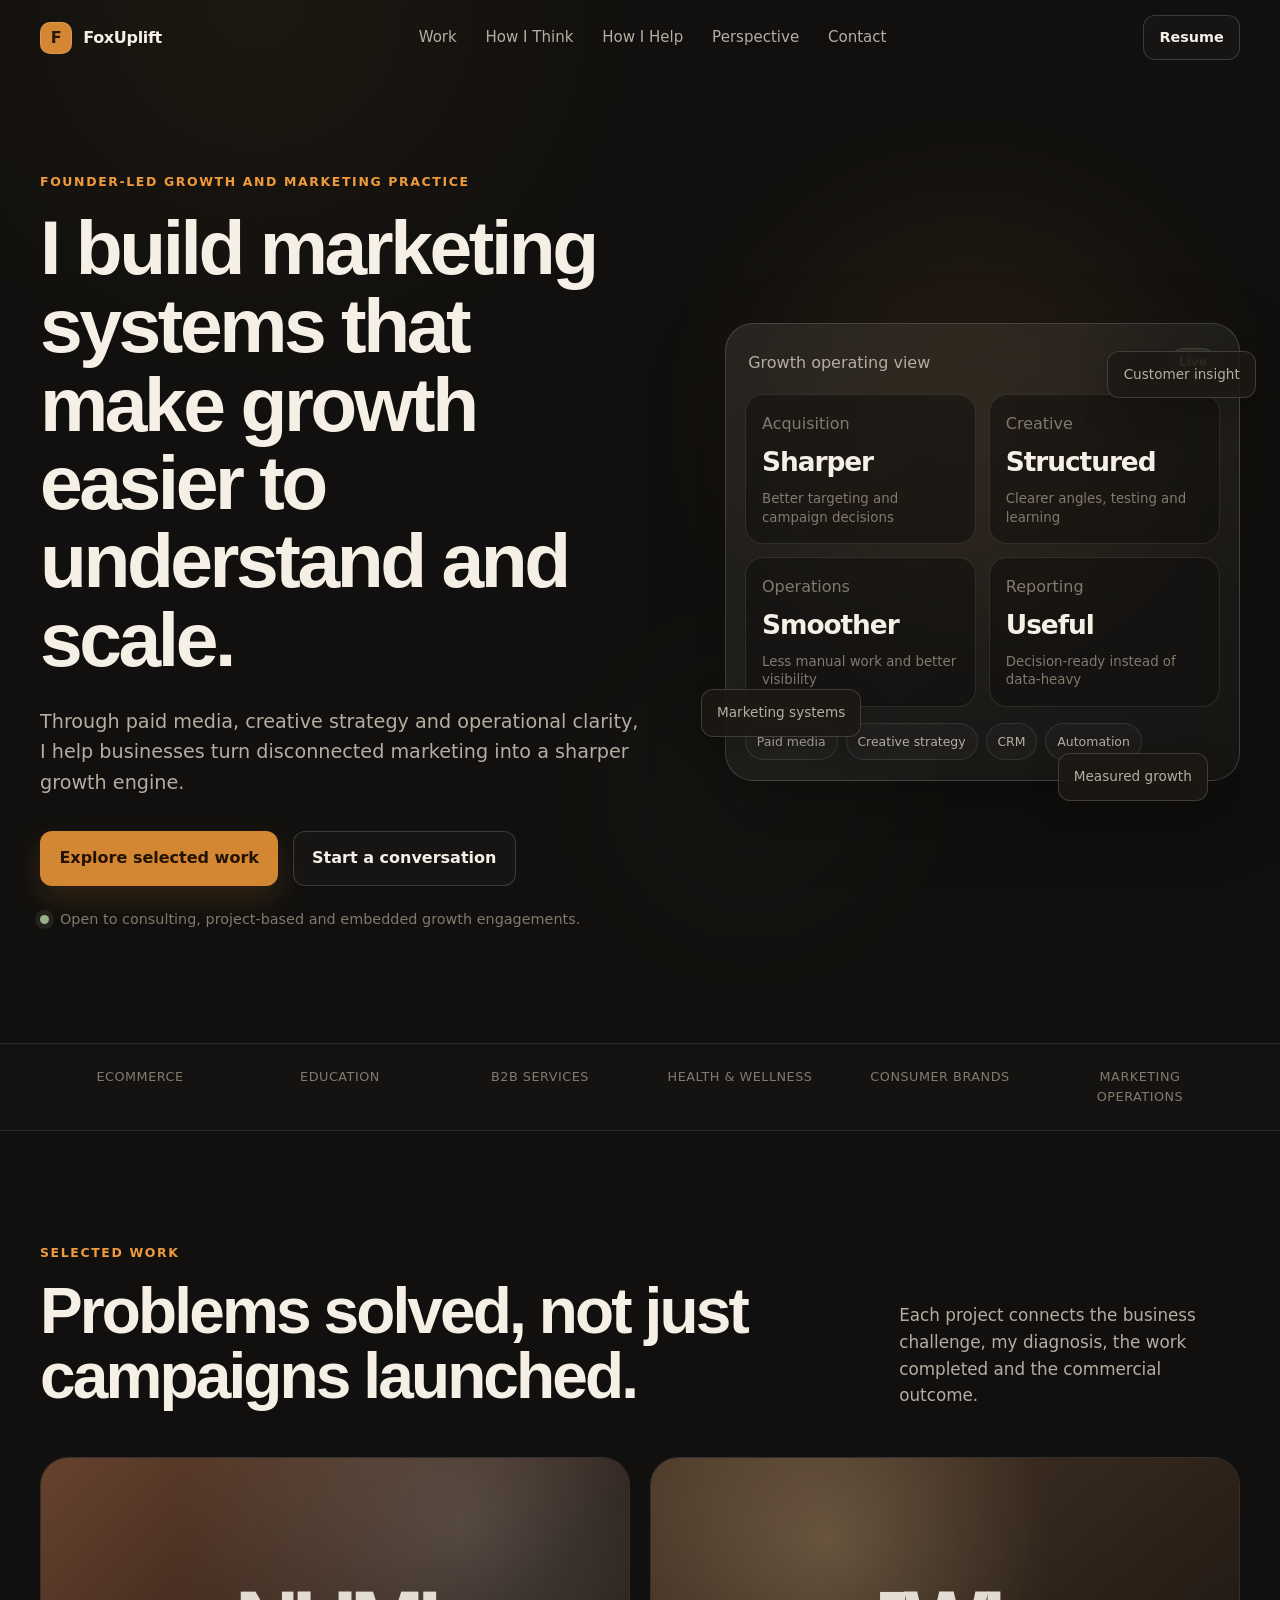
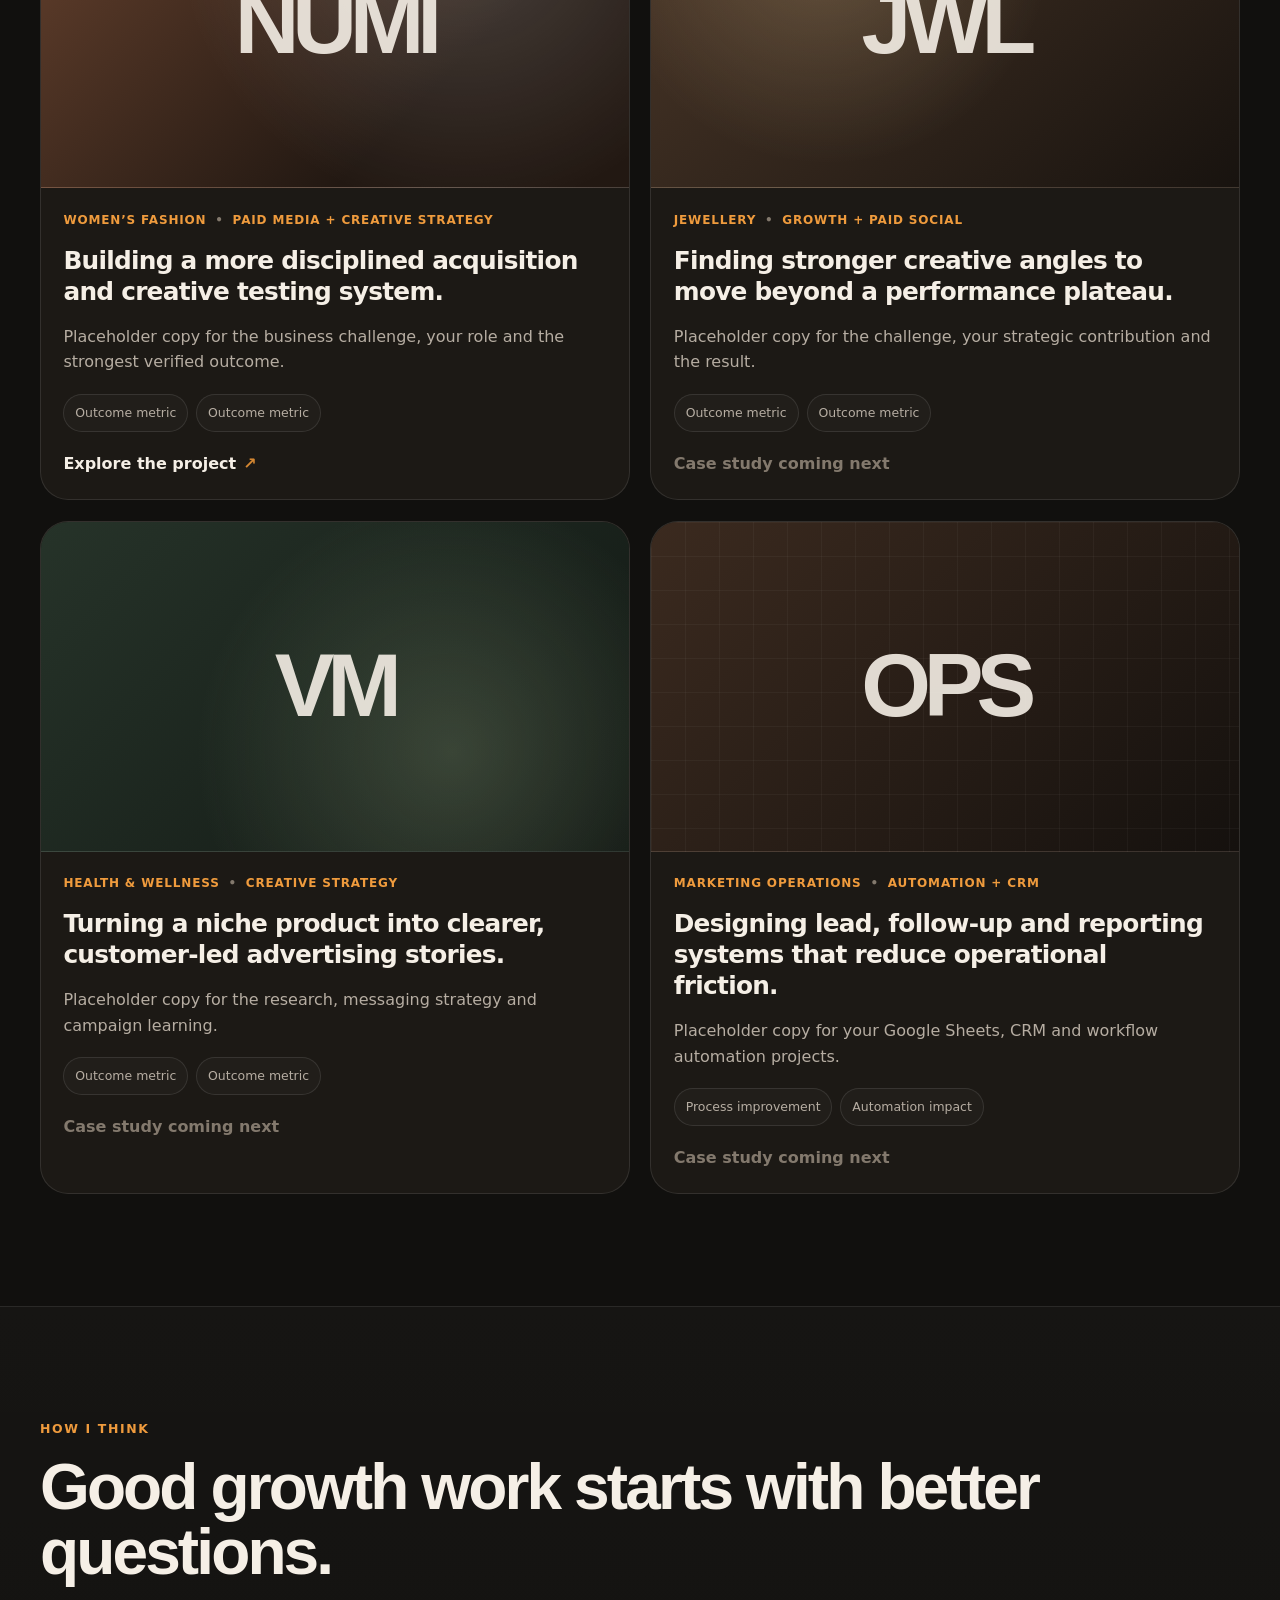
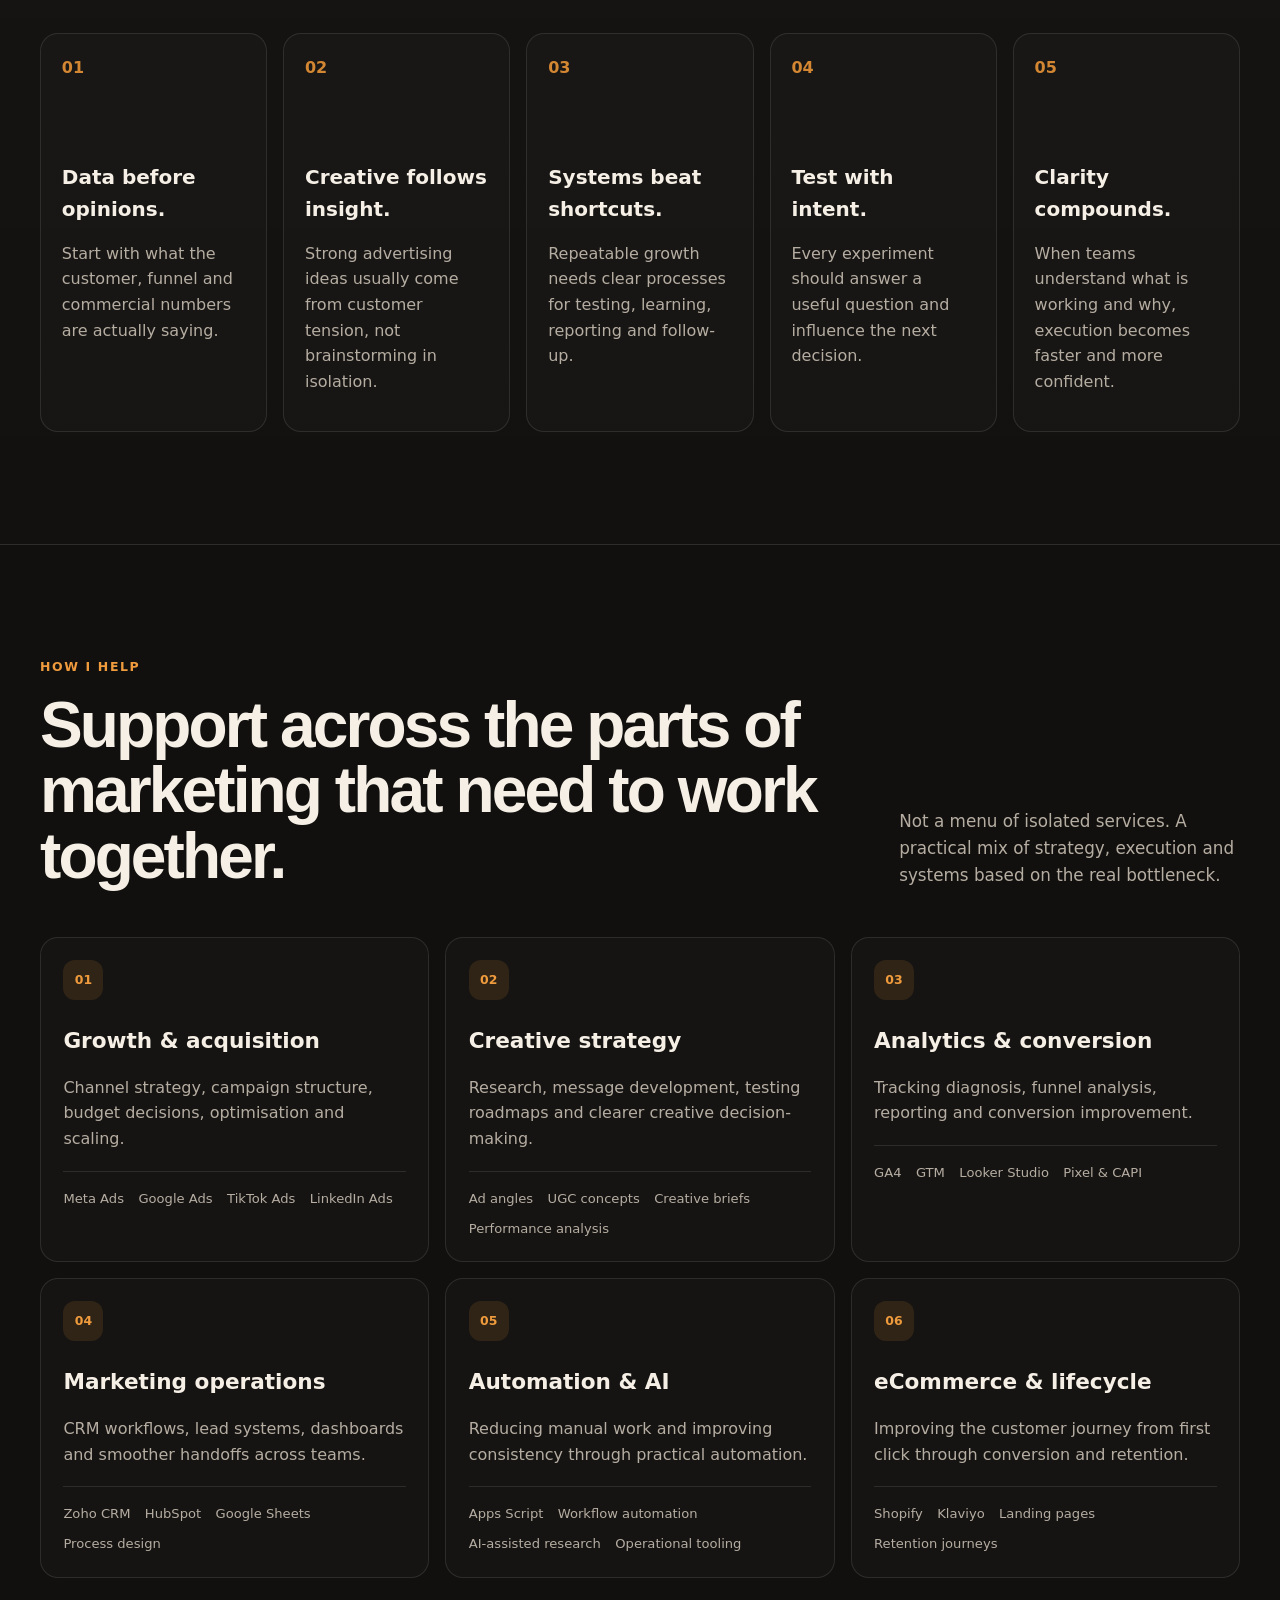
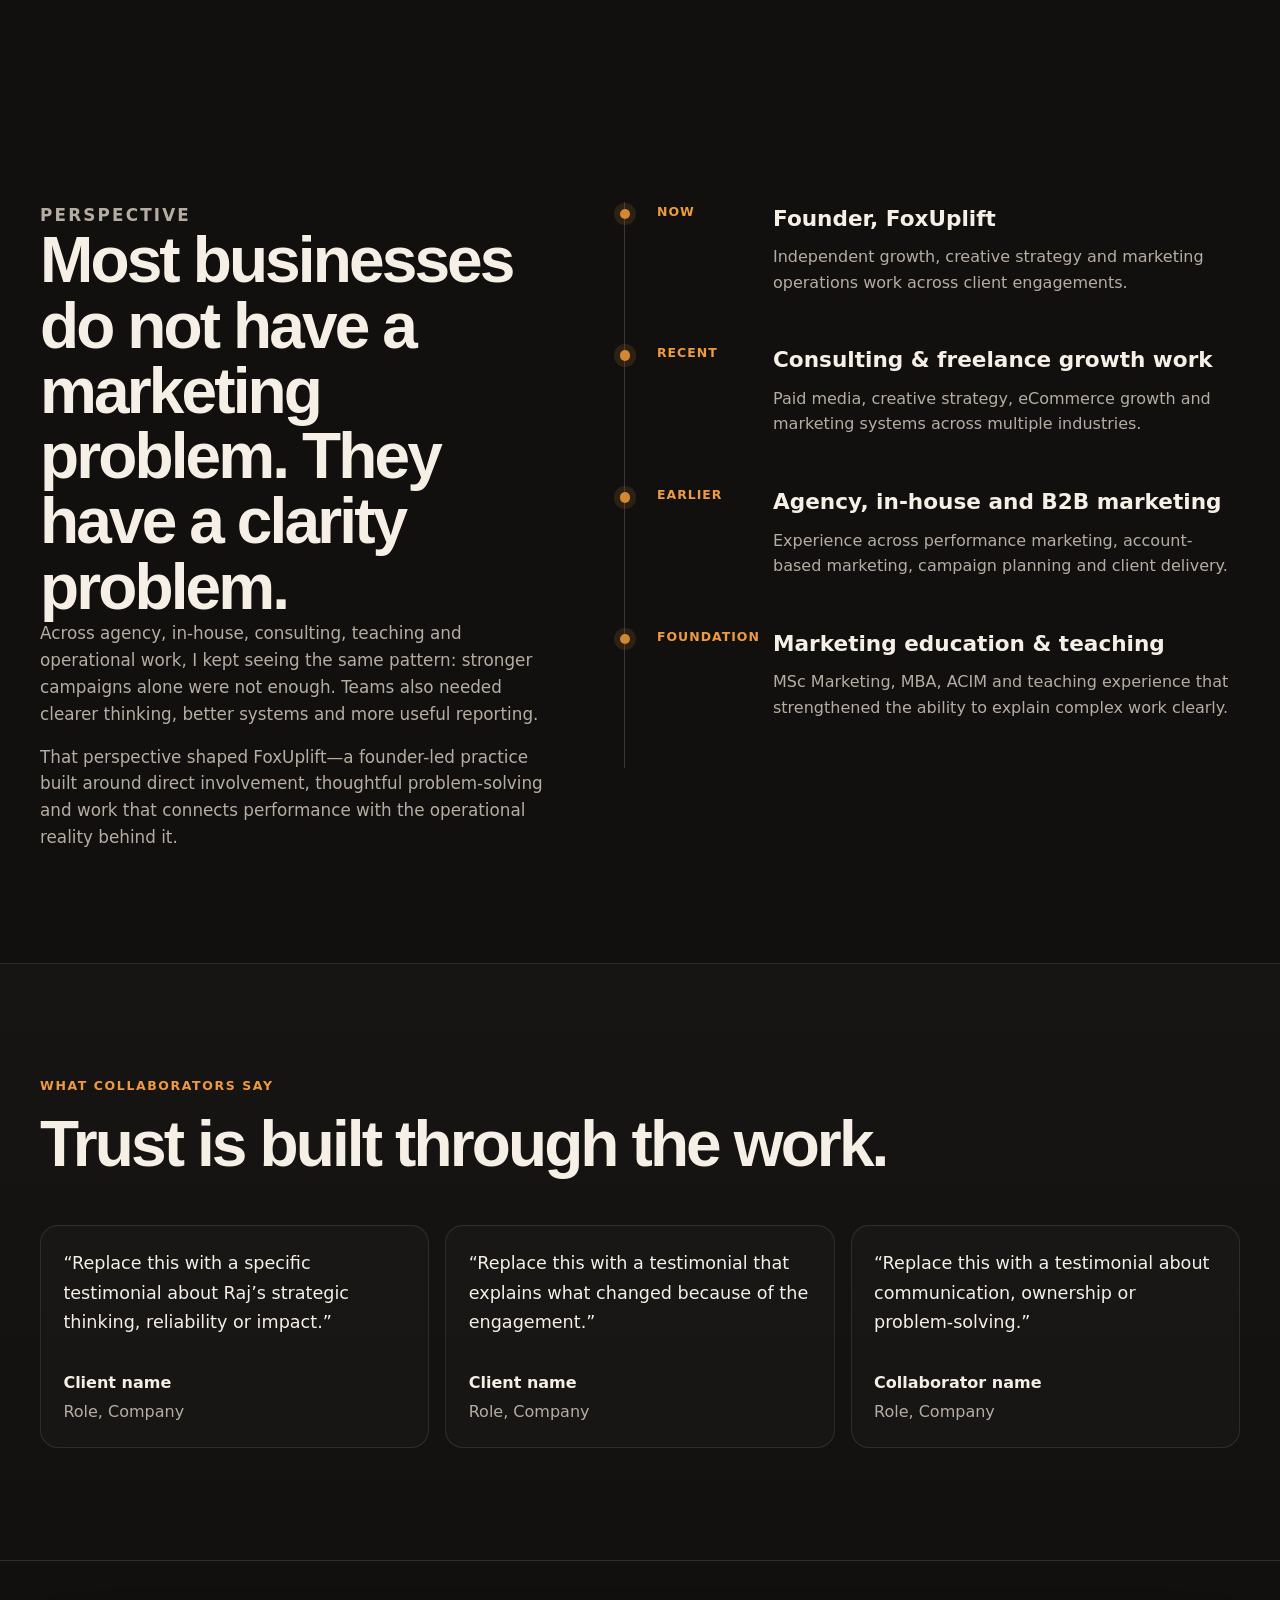
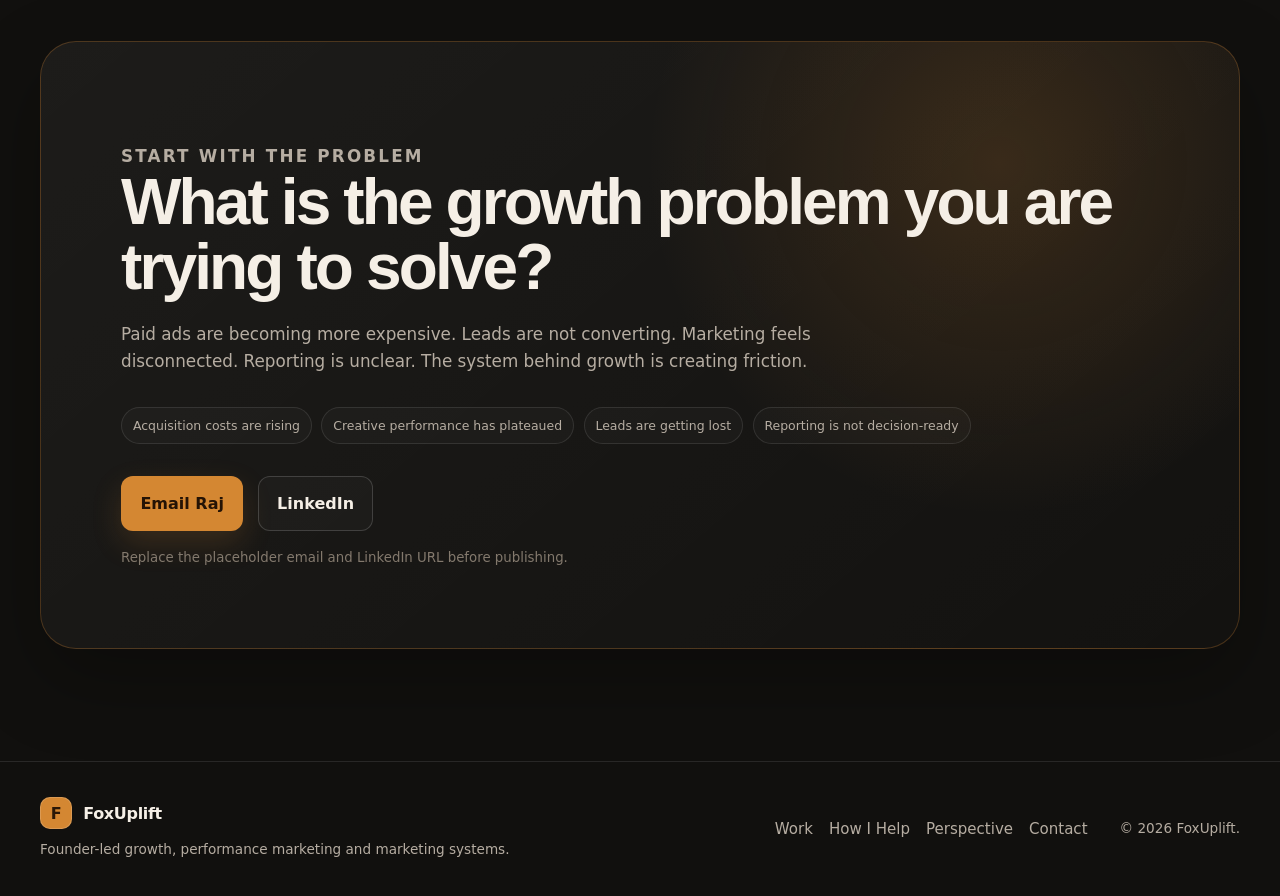
==== index.html @ 0029b727 "Add FoxUplift starter website" ====
<!DOCTYPE html>
<html lang="en">
<head>
  <meta charset="UTF-8">
  <meta name="viewport" content="width=device-width, initial-scale=1.0">

  <title>FoxUplift — Growth, Performance Marketing & Marketing Systems</title>
  <meta name="description" content="FoxUplift is a founder-led marketing practice helping businesses improve paid acquisition, creative strategy and marketing operations.">
  <meta name="theme-color" content="#11100e">

  <meta property="og:title" content="FoxUplift — Growth, Performance Marketing & Marketing Systems">
  <meta property="og:description" content="Founder-led growth support across paid media, creative strategy and marketing operations.">
  <meta property="og:type" content="website">
  <meta property="og:url" content="https://foxuplift.github.io">

  <link rel="stylesheet" href="assets/css/style.css">
  <script src="assets/js/script.js" defer></script>
</head>
<body>
  <a class="skip-link" href="#main-content">Skip to content</a>

  <header class="site-header" data-header>
    <div class="container nav-wrap">
      <a class="brand" href="#top" aria-label="FoxUplift home">
        <span class="brand-mark">F</span>
        <span>FoxUplift</span>
      </a>

      <button class="menu-toggle" type="button" aria-label="Open navigation" aria-expanded="false" data-menu-toggle>
        <span></span><span></span>
      </button>

      <nav class="site-nav" aria-label="Primary navigation" data-nav>
        <a href="#work">Work</a>
        <a href="#thinking">How I Think</a>
        <a href="#help">How I Help</a>
        <a href="#story">Perspective</a>
        <a href="#contact">Contact</a>
      </nav>

      <a class="button button-small button-ghost nav-cta" href="assets/documents/raj-kumar-resume.pdf" target="_blank" rel="noopener">
        Resume
      </a>
    </div>
  </header>

  <main id="main-content">
    <section class="hero section" id="top">
      <div class="hero-glow hero-glow-one"></div>
      <div class="hero-glow hero-glow-two"></div>

      <div class="container hero-grid">
        <div class="hero-copy reveal">
          <p class="eyebrow">Founder-led growth and marketing practice</p>
          <h1>I build marketing systems that make growth easier to understand and scale.</h1>
          <p class="hero-text">
            Through paid media, creative strategy and operational clarity, I help businesses turn disconnected marketing into a sharper growth engine.
          </p>

          <div class="hero-actions">
            <a class="button button-primary" href="#work">Explore selected work</a>
            <a class="button button-secondary" href="#contact">Start a conversation</a>
          </div>

          <div class="hero-note">
            <span class="status-dot"></span>
            Open to consulting, project-based and embedded growth engagements.
          </div>
        </div>

        <div class="hero-visual reveal" aria-label="Illustrative marketing dashboard">
          <div class="dashboard-card floating-panel">
            <div class="dashboard-topline">
              <span>Growth operating view</span>
              <span class="live-pill">Live</span>
            </div>

            <div class="metric-grid">
              <article>
                <span>Acquisition</span>
                <strong>Sharper</strong>
                <small>Better targeting and campaign decisions</small>
              </article>
              <article>
                <span>Creative</span>
                <strong>Structured</strong>
                <small>Clearer angles, testing and learning</small>
              </article>
              <article>
                <span>Operations</span>
                <strong>Smoother</strong>
                <small>Less manual work and better visibility</small>
              </article>
              <article>
                <span>Reporting</span>
                <strong>Useful</strong>
                <small>Decision-ready instead of data-heavy</small>
              </article>
            </div>

            <div class="signal-row">
              <span>Paid media</span>
              <span>Creative strategy</span>
              <span>CRM</span>
              <span>Automation</span>
            </div>
          </div>

          <div class="mini-card mini-card-one">Customer insight</div>
          <div class="mini-card mini-card-two">Marketing systems</div>
          <div class="mini-card mini-card-three">Measured growth</div>
        </div>
      </div>
    </section>

    <section class="trust-strip" aria-label="Areas of experience">
      <div class="container trust-grid">
        <span>eCommerce</span>
        <span>Education</span>
        <span>B2B Services</span>
        <span>Health & Wellness</span>
        <span>Consumer Brands</span>
        <span>Marketing Operations</span>
      </div>
    </section>

    <section class="section" id="work">
      <div class="container">
        <div class="section-heading reveal">
          <div>
            <p class="eyebrow">Selected work</p>
            <h2>Problems solved, not just campaigns launched.</h2>
          </div>
          <p>
            Each project connects the business challenge, my diagnosis, the work completed and the commercial outcome.
          </p>
        </div>

        <div class="work-grid">
          <article class="work-card reveal">
            <a class="work-image placeholder-art art-fashion" href="case-studies/numi.html" aria-label="View Numi case study">
              <span>NUMI</span>
            </a>
            <div class="work-content">
              <div class="work-meta">
                <span>Women’s fashion</span>
                <span>Paid media + creative strategy</span>
              </div>
              <h3>Building a more disciplined acquisition and creative testing system.</h3>
              <p>Placeholder copy for the business challenge, your role and the strongest verified outcome.</p>
              <div class="work-outcomes">
                <span>Outcome metric</span>
                <span>Outcome metric</span>
              </div>
              <a class="text-link" href="case-studies/numi.html">Explore the project <span>↗</span></a>
            </div>
          </article>

          <article class="work-card reveal">
            <div class="work-image placeholder-art art-jewellery"><span>JWL</span></div>
            <div class="work-content">
              <div class="work-meta">
                <span>Jewellery</span>
                <span>Growth + paid social</span>
              </div>
              <h3>Finding stronger creative angles to move beyond a performance plateau.</h3>
              <p>Placeholder copy for the challenge, your strategic contribution and the result.</p>
              <div class="work-outcomes">
                <span>Outcome metric</span>
                <span>Outcome metric</span>
              </div>
              <span class="text-link muted-link">Case study coming next</span>
            </div>
          </article>

          <article class="work-card reveal">
            <div class="work-image placeholder-art art-health"><span>VM</span></div>
            <div class="work-content">
              <div class="work-meta">
                <span>Health & wellness</span>
                <span>Creative strategy</span>
              </div>
              <h3>Turning a niche product into clearer, customer-led advertising stories.</h3>
              <p>Placeholder copy for the research, messaging strategy and campaign learning.</p>
              <div class="work-outcomes">
                <span>Outcome metric</span>
                <span>Outcome metric</span>
              </div>
              <span class="text-link muted-link">Case study coming next</span>
            </div>
          </article>

          <article class="work-card reveal">
            <div class="work-image placeholder-art art-ops"><span>OPS</span></div>
            <div class="work-content">
              <div class="work-meta">
                <span>Marketing operations</span>
                <span>Automation + CRM</span>
              </div>
              <h3>Designing lead, follow-up and reporting systems that reduce operational friction.</h3>
              <p>Placeholder copy for your Google Sheets, CRM and workflow automation projects.</p>
              <div class="work-outcomes">
                <span>Process improvement</span>
                <span>Automation impact</span>
              </div>
              <span class="text-link muted-link">Case study coming next</span>
            </div>
          </article>
        </div>
      </div>
    </section>

    <section class="section section-soft" id="thinking">
      <div class="container">
        <div class="section-heading compact reveal">
          <div>
            <p class="eyebrow">How I think</p>
            <h2>Good growth work starts with better questions.</h2>
          </div>
        </div>

        <div class="principles-grid">
          <article class="principle-card reveal">
            <span>01</span>
            <h3>Data before opinions.</h3>
            <p>Start with what the customer, funnel and commercial numbers are actually saying.</p>
          </article>
          <article class="principle-card reveal">
            <span>02</span>
            <h3>Creative follows insight.</h3>
            <p>Strong advertising ideas usually come from customer tension, not brainstorming in isolation.</p>
          </article>
          <article class="principle-card reveal">
            <span>03</span>
            <h3>Systems beat shortcuts.</h3>
            <p>Repeatable growth needs clear processes for testing, learning, reporting and follow-up.</p>
          </article>
          <article class="principle-card reveal">
            <span>04</span>
            <h3>Test with intent.</h3>
            <p>Every experiment should answer a useful question and influence the next decision.</p>
          </article>
          <article class="principle-card reveal">
            <span>05</span>
            <h3>Clarity compounds.</h3>
            <p>When teams understand what is working and why, execution becomes faster and more confident.</p>
          </article>
        </div>
      </div>
    </section>

    <section class="section" id="help">
      <div class="container">
        <div class="section-heading reveal">
          <div>
            <p class="eyebrow">How I help</p>
            <h2>Support across the parts of marketing that need to work together.</h2>
          </div>
          <p>
            Not a menu of isolated services. A practical mix of strategy, execution and systems based on the real bottleneck.
          </p>
        </div>

        <div class="capability-grid">
          <article class="capability-card reveal">
            <div class="capability-icon">01</div>
            <h3>Growth & acquisition</h3>
            <p>Channel strategy, campaign structure, budget decisions, optimisation and scaling.</p>
            <ul>
              <li>Meta Ads</li>
              <li>Google Ads</li>
              <li>TikTok Ads</li>
              <li>LinkedIn Ads</li>
            </ul>
          </article>

          <article class="capability-card reveal">
            <div class="capability-icon">02</div>
            <h3>Creative strategy</h3>
            <p>Research, message development, testing roadmaps and clearer creative decision-making.</p>
            <ul>
              <li>Ad angles</li>
              <li>UGC concepts</li>
              <li>Creative briefs</li>
              <li>Performance analysis</li>
            </ul>
          </article>

          <article class="capability-card reveal">
            <div class="capability-icon">03</div>
            <h3>Analytics & conversion</h3>
            <p>Tracking diagnosis, funnel analysis, reporting and conversion improvement.</p>
            <ul>
              <li>GA4</li>
              <li>GTM</li>
              <li>Looker Studio</li>
              <li>Pixel & CAPI</li>
            </ul>
          </article>

          <article class="capability-card reveal">
            <div class="capability-icon">04</div>
            <h3>Marketing operations</h3>
            <p>CRM workflows, lead systems, dashboards and smoother handoffs across teams.</p>
            <ul>
              <li>Zoho CRM</li>
              <li>HubSpot</li>
              <li>Google Sheets</li>
              <li>Process design</li>
            </ul>
          </article>

          <article class="capability-card reveal">
            <div class="capability-icon">05</div>
            <h3>Automation & AI</h3>
            <p>Reducing manual work and improving consistency through practical automation.</p>
            <ul>
              <li>Apps Script</li>
              <li>Workflow automation</li>
              <li>AI-assisted research</li>
              <li>Operational tooling</li>
            </ul>
          </article>

          <article class="capability-card reveal">
            <div class="capability-icon">06</div>
            <h3>eCommerce & lifecycle</h3>
            <p>Improving the customer journey from first click through conversion and retention.</p>
            <ul>
              <li>Shopify</li>
              <li>Klaviyo</li>
              <li>Landing pages</li>
              <li>Retention journeys</li>
            </ul>
          </article>
        </div>
      </div>
    </section>

    <section class="section story-section" id="story">
      <div class="container story-layout">
        <div class="story-lead reveal">
          <p class="eyebrow">Perspective</p>
          <h2>Most businesses do not have a marketing problem. They have a clarity problem.</h2>
          <p>
            Across agency, in-house, consulting, teaching and operational work, I kept seeing the same pattern: stronger campaigns alone were not enough. Teams also needed clearer thinking, better systems and more useful reporting.
          </p>
          <p>
            That perspective shaped FoxUplift—a founder-led practice built around direct involvement, thoughtful problem-solving and work that connects performance with the operational reality behind it.
          </p>
        </div>

        <div class="timeline reveal">
          <article>
            <span class="timeline-year">Now</span>
            <div>
              <h3>Founder, FoxUplift</h3>
              <p>Independent growth, creative strategy and marketing operations work across client engagements.</p>
            </div>
          </article>
          <article>
            <span class="timeline-year">Recent</span>
            <div>
              <h3>Consulting & freelance growth work</h3>
              <p>Paid media, creative strategy, eCommerce growth and marketing systems across multiple industries.</p>
            </div>
          </article>
          <article>
            <span class="timeline-year">Earlier</span>
            <div>
              <h3>Agency, in-house and B2B marketing</h3>
              <p>Experience across performance marketing, account-based marketing, campaign planning and client delivery.</p>
            </div>
          </article>
          <article>
            <span class="timeline-year">Foundation</span>
            <div>
              <h3>Marketing education & teaching</h3>
              <p>MSc Marketing, MBA, ACIM and teaching experience that strengthened the ability to explain complex work clearly.</p>
            </div>
          </article>
        </div>
      </div>
    </section>

    <section class="section section-soft" id="testimonials">
      <div class="container">
        <div class="section-heading compact reveal">
          <div>
            <p class="eyebrow">What collaborators say</p>
            <h2>Trust is built through the work.</h2>
          </div>
        </div>

        <div class="testimonial-grid">
          <blockquote class="testimonial-card reveal">
            <p>“Replace this with a specific testimonial about Raj’s strategic thinking, reliability or impact.”</p>
            <footer>
              <strong>Client name</strong>
              <span>Role, Company</span>
            </footer>
          </blockquote>
          <blockquote class="testimonial-card reveal">
            <p>“Replace this with a testimonial that explains what changed because of the engagement.”</p>
            <footer>
              <strong>Client name</strong>
              <span>Role, Company</span>
            </footer>
          </blockquote>
          <blockquote class="testimonial-card reveal">
            <p>“Replace this with a testimonial about communication, ownership or problem-solving.”</p>
            <footer>
              <strong>Collaborator name</strong>
              <span>Role, Company</span>
            </footer>
          </blockquote>
        </div>
      </div>
    </section>

    <section class="section contact-section" id="contact">
      <div class="container contact-card reveal">
        <p class="eyebrow">Start with the problem</p>
        <h2>What is the growth problem you are trying to solve?</h2>
        <p>
          Paid ads are becoming more expensive. Leads are not converting. Marketing feels disconnected. Reporting is unclear. The system behind growth is creating friction.
        </p>

        <div class="problem-chips" aria-label="Example growth problems">
          <span>Acquisition costs are rising</span>
          <span>Creative performance has plateaued</span>
          <span>Leads are getting lost</span>
          <span>Reporting is not decision-ready</span>
        </div>

        <div class="contact-actions">
          <a class="button button-primary" href="mailto:your-email@example.com">Email Raj</a>
          <a class="button button-secondary" href="https://www.linkedin.com/" target="_blank" rel="noopener noreferrer">LinkedIn</a>
        </div>

        <small>Replace the placeholder email and LinkedIn URL before publishing.</small>
      </div>
    </section>
  </main>

  <footer class="site-footer">
    <div class="container footer-wrap">
      <div>
        <a class="brand" href="#top">
          <span class="brand-mark">F</span>
          <span>FoxUplift</span>
        </a>
        <p>Founder-led growth, performance marketing and marketing systems.</p>
      </div>
      <div class="footer-links">
        <a href="#work">Work</a>
        <a href="#help">How I Help</a>
        <a href="#story">Perspective</a>
        <a href="#contact">Contact</a>
      </div>
      <p>© <span data-year></span> FoxUplift.</p>
    </div>
  </footer>
</body>
</html>
---- assets/css/style.css ----
:root {
  --bg: #11100e;
  --bg-soft: #171512;
  --panel: #1c1915;
  --panel-light: #211d18;
  --text: #f5efe6;
  --muted: #b6ada2;
  --subtle: #83796d;
  --accent: #d48732;
  --accent-bright: #ef9b3d;
  --accent-soft: rgba(212, 135, 50, 0.14);
  --sage: #9caf88;
  --line: rgba(255, 255, 255, 0.10);
  --line-strong: rgba(255, 255, 255, 0.16);
  --shadow: 0 30px 80px rgba(0, 0, 0, 0.28);
  --radius-sm: 12px;
  --radius-md: 18px;
  --radius-lg: 28px;
  --container: 1200px;
  --header-height: 76px;
  --font-heading: "Segoe UI", "Helvetica Neue", Arial, sans-serif;
  --font-body: Inter, ui-sans-serif, system-ui, -apple-system, BlinkMacSystemFont, "Segoe UI", sans-serif;
}

*,
*::before,
*::after {
  box-sizing: border-box;
}

html {
  scroll-behavior: smooth;
}

body {
  margin: 0;
  background:
    radial-gradient(circle at 20% 0%, rgba(212, 135, 50, 0.06), transparent 24rem),
    var(--bg);
  color: var(--text);
  font-family: var(--font-body);
  line-height: 1.6;
  text-rendering: optimizeLegibility;
}

body.menu-open {
  overflow: hidden;
}

img {
  max-width: 100%;
  display: block;
}

a {
  color: inherit;
  text-decoration: none;
}

button,
a {
  -webkit-tap-highlight-color: transparent;
}

button,
input,
textarea {
  font: inherit;
}

.skip-link {
  position: fixed;
  left: 1rem;
  top: -10rem;
  z-index: 1000;
  padding: 0.8rem 1rem;
  background: var(--accent);
  color: #211307;
  border-radius: var(--radius-sm);
}

.skip-link:focus {
  top: 1rem;
}

.container {
  width: min(calc(100% - 2rem), var(--container));
  margin-inline: auto;
}

.section {
  position: relative;
  padding: 7rem 0;
}

.section-soft {
  background: linear-gradient(180deg, rgba(255,255,255,0.018), rgba(255,255,255,0.005));
  border-block: 1px solid var(--line);
}

.site-header {
  position: fixed;
  inset: 0 0 auto 0;
  z-index: 100;
  height: var(--header-height);
  border-bottom: 1px solid transparent;
  transition: 220ms ease;
}

.site-header.is-scrolled {
  background: rgba(17, 16, 14, 0.82);
  backdrop-filter: blur(18px);
  border-color: var(--line);
}

.nav-wrap {
  height: 100%;
  display: grid;
  grid-template-columns: auto 1fr auto;
  align-items: center;
  gap: 2rem;
}

.brand {
  display: inline-flex;
  align-items: center;
  gap: 0.7rem;
  font-weight: 700;
  letter-spacing: -0.02em;
}

.brand-mark {
  width: 2rem;
  height: 2rem;
  display: grid;
  place-items: center;
  border-radius: 10px;
  background: var(--accent);
  color: #2a1707;
  box-shadow: inset 0 0 0 1px rgba(255,255,255,0.16);
}

.site-nav {
  display: flex;
  align-items: center;
  justify-content: center;
  gap: 1.8rem;
}

.site-nav a,
.footer-links a {
  color: var(--muted);
  font-size: 0.94rem;
  transition: 180ms ease;
}

.site-nav a:hover,
.footer-links a:hover {
  color: var(--text);
}

.menu-toggle {
  display: none;
}

.button {
  min-height: 48px;
  display: inline-flex;
  align-items: center;
  justify-content: center;
  gap: 0.5rem;
  padding: 0.85rem 1.15rem;
  border: 1px solid transparent;
  border-radius: var(--radius-sm);
  font-weight: 700;
  transition: transform 180ms ease, background 180ms ease, border-color 180ms ease;
}

.button:hover {
  transform: translateY(-2px);
}

.button-primary {
  background: var(--accent);
  color: #241305;
  box-shadow: 0 12px 30px rgba(212, 135, 50, 0.18);
}

.button-primary:hover {
  background: var(--accent-bright);
}

.button-secondary,
.button-ghost {
  background: rgba(255,255,255,0.025);
  border-color: var(--line-strong);
  color: var(--text);
}

.button-secondary:hover,
.button-ghost:hover {
  background: rgba(255,255,255,0.06);
  border-color: rgba(255,255,255,0.24);
}

.button-small {
  min-height: 40px;
  padding: 0.6rem 0.95rem;
  font-size: 0.9rem;
}

.hero {
  min-height: 100svh;
  padding-top: calc(var(--header-height) + 6rem);
  overflow: hidden;
  display: flex;
  align-items: center;
}

.hero-grid {
  position: relative;
  z-index: 2;
  display: grid;
  grid-template-columns: 1.08fr 0.92fr;
  gap: 5rem;
  align-items: center;
}

.hero-copy h1,
.section-heading h2,
.story-lead h2,
.contact-card h2,
.case-hero h1 {
  margin: 0;
  font-family: var(--font-heading);
  letter-spacing: -0.045em;
  line-height: 1.02;
}

.hero-copy h1 {
  max-width: 820px;
  font-size: clamp(3.2rem, 6vw, 6.4rem);
}

.hero-text {
  max-width: 700px;
  margin: 1.8rem 0 0;
  color: var(--muted);
  font-size: clamp(1.05rem, 1.5vw, 1.25rem);
}

.eyebrow {
  margin: 0 0 1rem;
  color: var(--accent-bright);
  font-size: 0.78rem;
  font-weight: 800;
  letter-spacing: 0.13em;
  text-transform: uppercase;
}

.hero-actions,
.contact-actions {
  display: flex;
  flex-wrap: wrap;
  gap: 0.9rem;
  margin-top: 2rem;
}

.hero-note {
  display: flex;
  align-items: center;
  gap: 0.7rem;
  margin-top: 1.4rem;
  color: var(--subtle);
  font-size: 0.9rem;
}

.status-dot {
  width: 0.55rem;
  height: 0.55rem;
  border-radius: 999px;
  background: var(--sage);
  box-shadow: 0 0 0 5px rgba(156,175,136,0.12);
}

.hero-visual {
  position: relative;
  min-height: 530px;
  display: grid;
  place-items: center;
}

.dashboard-card {
  position: relative;
  z-index: 2;
  width: min(100%, 520px);
  padding: 1.2rem;
  border: 1px solid var(--line-strong);
  border-radius: var(--radius-lg);
  background: linear-gradient(145deg, rgba(255,255,255,0.08), rgba(255,255,255,0.025));
  box-shadow: var(--shadow);
  backdrop-filter: blur(20px);
}

.dashboard-topline {
  display: flex;
  align-items: center;
  justify-content: space-between;
  color: var(--muted);
  padding: 0.3rem 0.2rem 1rem;
}

.live-pill {
  padding: 0.3rem 0.55rem;
  color: var(--sage);
  background: rgba(156,175,136,0.10);
  border: 1px solid rgba(156,175,136,0.18);
  border-radius: 999px;
  font-size: 0.75rem;
  font-weight: 700;
}

.metric-grid {
  display: grid;
  grid-template-columns: repeat(2, 1fr);
  gap: 0.8rem;
}

.metric-grid article {
  min-height: 150px;
  padding: 1rem;
  display: flex;
  flex-direction: column;
  border: 1px solid var(--line);
  border-radius: var(--radius-md);
  background: rgba(17,16,14,0.55);
}

.metric-grid span,
.metric-grid small {
  color: var(--subtle);
}

.metric-grid strong {
  margin-top: auto;
  font-size: 1.65rem;
  letter-spacing: -0.04em;
}

.metric-grid small {
  margin-top: 0.4rem;
  line-height: 1.4;
}

.signal-row {
  display: flex;
  flex-wrap: wrap;
  gap: 0.5rem;
  padding-top: 1rem;
}

.signal-row span,
.problem-chips span,
.work-outcomes span {
  padding: 0.48rem 0.68rem;
  border: 1px solid var(--line);
  border-radius: 999px;
  color: var(--muted);
  background: rgba(255,255,255,0.025);
  font-size: 0.78rem;
}

.mini-card {
  position: absolute;
  z-index: 3;
  padding: 0.75rem 0.95rem;
  border: 1px solid var(--line-strong);
  border-radius: var(--radius-sm);
  background: rgba(28,25,21,0.9);
  color: var(--muted);
  box-shadow: 0 12px 35px rgba(0,0,0,0.2);
  font-size: 0.85rem;
}

.mini-card-one { top: 4rem; right: -1rem; }
.mini-card-two { bottom: 5rem; left: -1.5rem; }
.mini-card-three { bottom: 1rem; right: 2rem; }

.hero-glow {
  position: absolute;
  border-radius: 999px;
  filter: blur(80px);
  opacity: 0.25;
  pointer-events: none;
}

.hero-glow-one {
  width: 26rem;
  height: 26rem;
  right: 8%;
  top: 20%;
  background: rgba(212,135,50,0.34);
}

.hero-glow-two {
  width: 18rem;
  height: 18rem;
  right: 30%;
  bottom: 10%;
  background: rgba(156,175,136,0.12);
}

.trust-strip {
  border-block: 1px solid var(--line);
  background: rgba(255,255,255,0.012);
}

.trust-grid {
  display: grid;
  grid-template-columns: repeat(6, 1fr);
}

.trust-grid span {
  padding: 1.4rem 1rem;
  text-align: center;
  color: var(--subtle);
  font-size: 0.8rem;
  letter-spacing: 0.04em;
  text-transform: uppercase;
}

.section-heading {
  display: grid;
  grid-template-columns: minmax(0, 1.4fr) minmax(280px, 0.6fr);
  gap: 4rem;
  align-items: end;
  margin-bottom: 3rem;
}

.section-heading.compact {
  grid-template-columns: 1fr;
}

.section-heading h2,
.story-lead h2,
.contact-card h2 {
  font-size: clamp(2.5rem, 5vw, 4.8rem);
}

.section-heading > p,
.story-lead > p,
.contact-card > p {
  margin: 0;
  color: var(--muted);
  font-size: 1.05rem;
}

.work-grid {
  display: grid;
  grid-template-columns: repeat(2, 1fr);
  gap: 1.3rem;
}

.work-card {
  overflow: hidden;
  border: 1px solid var(--line);
  border-radius: var(--radius-lg);
  background: var(--panel);
  transition: transform 220ms ease, border-color 220ms ease;
}

.work-card:hover {
  transform: translateY(-5px);
  border-color: rgba(212,135,50,0.35);
}

.work-image {
  min-height: 330px;
  display: grid;
  place-items: center;
  overflow: hidden;
  border-bottom: 1px solid var(--line);
}

.placeholder-art span {
  font-family: var(--font-heading);
  font-size: clamp(3rem, 7vw, 6rem);
  font-weight: 800;
  letter-spacing: -0.08em;
  opacity: 0.9;
}

.art-fashion {
  background:
    radial-gradient(circle at 72% 20%, rgba(255,255,255,0.18), transparent 18rem),
    linear-gradient(135deg, #67422e, #221812 68%);
}

.art-jewellery {
  background:
    radial-gradient(circle at 30% 25%, rgba(255,220,164,0.22), transparent 14rem),
    linear-gradient(140deg, #4c3829, #18130f);
}

.art-health {
  background:
    radial-gradient(circle at 70% 70%, rgba(156,175,136,0.26), transparent 16rem),
    linear-gradient(135deg, #263329, #111713);
}

.art-ops {
  background:
    linear-gradient(rgba(255,255,255,0.035) 1px, transparent 1px),
    linear-gradient(90deg, rgba(255,255,255,0.035) 1px, transparent 1px),
    linear-gradient(135deg, #3b2a1f, #15110e);
  background-size: 34px 34px, 34px 34px, auto;
}

.work-content {
  padding: 1.4rem;
}

.work-meta {
  display: flex;
  flex-wrap: wrap;
  gap: 0.55rem;
  color: var(--accent-bright);
  font-size: 0.75rem;
  font-weight: 700;
  text-transform: uppercase;
  letter-spacing: 0.07em;
}

.work-meta span + span::before {
  content: "•";
  margin-right: 0.55rem;
  color: var(--subtle);
}

.work-content h3 {
  margin: 1rem 0 0;
  font-size: 1.55rem;
  line-height: 1.25;
  letter-spacing: -0.03em;
}

.work-content p {
  color: var(--muted);
}

.work-outcomes {
  display: flex;
  flex-wrap: wrap;
  gap: 0.5rem;
  margin: 1.2rem 0;
}

.text-link {
  display: inline-flex;
  align-items: center;
  gap: 0.45rem;
  font-weight: 800;
}

.text-link span {
  color: var(--accent);
}

.muted-link {
  color: var(--subtle);
}

.principles-grid {
  display: grid;
  grid-template-columns: repeat(5, 1fr);
  gap: 1rem;
}

.principle-card,
.capability-card,
.testimonial-card {
  border: 1px solid var(--line);
  border-radius: var(--radius-md);
  background: rgba(255,255,255,0.018);
}

.principle-card {
  min-height: 270px;
  padding: 1.3rem;
}

.principle-card > span {
  color: var(--accent);
  font-weight: 800;
}

.principle-card h3 {
  margin: 5rem 0 0.6rem;
  font-size: 1.25rem;
}

.principle-card p,
.capability-card p,
.capability-card li,
.timeline p,
.testimonial-card span,
.site-footer p {
  color: var(--muted);
}

.capability-grid {
  display: grid;
  grid-template-columns: repeat(3, 1fr);
  gap: 1rem;
}

.capability-card {
  padding: 1.4rem;
}

.capability-icon {
  width: 2.5rem;
  height: 2.5rem;
  display: grid;
  place-items: center;
  border-radius: 12px;
  background: var(--accent-soft);
  color: var(--accent-bright);
  font-size: 0.78rem;
  font-weight: 800;
}

.capability-card h3 {
  margin: 1.5rem 0 0.6rem;
  font-size: 1.35rem;
}

.capability-card ul {
  margin: 1.2rem 0 0;
  padding: 1rem 0 0;
  list-style: none;
  border-top: 1px solid var(--line);
  display: flex;
  flex-wrap: wrap;
  gap: 0.55rem 0.9rem;
}

.capability-card li {
  font-size: 0.82rem;
}

.story-section {
  overflow: hidden;
}

.story-layout {
  display: grid;
  grid-template-columns: 0.9fr 1.1fr;
  gap: 5rem;
  align-items: start;
}

.story-lead {
  position: sticky;
  top: calc(var(--header-height) + 2rem);
}

.story-lead p + p {
  margin-top: 1rem;
}

.timeline {
  position: relative;
  border-left: 1px solid var(--line-strong);
}

.timeline article {
  position: relative;
  display: grid;
  grid-template-columns: 100px 1fr;
  gap: 1rem;
  padding: 0 0 3rem 2rem;
}

.timeline article::before {
  content: "";
  position: absolute;
  left: -0.34rem;
  top: 0.45rem;
  width: 0.65rem;
  height: 0.65rem;
  border-radius: 999px;
  background: var(--accent);
  box-shadow: 0 0 0 6px var(--accent-soft);
}

.timeline h3 {
  margin: 0;
  font-size: 1.35rem;
}

.timeline p {
  margin: 0.5rem 0 0;
}

.timeline-year {
  color: var(--accent-bright);
  font-size: 0.78rem;
  font-weight: 800;
  text-transform: uppercase;
  letter-spacing: 0.08em;
}

.testimonial-grid {
  display: grid;
  grid-template-columns: repeat(3, 1fr);
  gap: 1rem;
}

.testimonial-card {
  margin: 0;
  padding: 1.4rem;
}

.testimonial-card > p {
  margin: 0;
  font-size: 1.1rem;
  line-height: 1.7;
}

.testimonial-card footer {
  display: grid;
  gap: 0.2rem;
  margin-top: 2rem;
}

.contact-section {
  padding-top: 5rem;
}

.contact-card {
  overflow: hidden;
  padding: clamp(2rem, 7vw, 5rem);
  border: 1px solid rgba(212,135,50,0.28);
  border-radius: 36px;
  background:
    radial-gradient(circle at 80% 20%, rgba(212,135,50,0.18), transparent 22rem),
    linear-gradient(140deg, rgba(255,255,255,0.05), rgba(255,255,255,0.012));
  box-shadow: var(--shadow);
}

.contact-card > p {
  max-width: 760px;
  margin-top: 1.3rem;
}

.problem-chips {
  display: flex;
  flex-wrap: wrap;
  gap: 0.6rem;
  margin-top: 2rem;
}

.contact-card small {
  display: block;
  margin-top: 1rem;
  color: var(--subtle);
}

.site-footer {
  padding: 2.2rem 0;
  border-top: 1px solid var(--line);
}

.footer-wrap {
  display: grid;
  grid-template-columns: 1fr auto auto;
  gap: 2rem;
  align-items: center;
}

.footer-wrap > div:first-child p {
  margin: 0.6rem 0 0;
  font-size: 0.85rem;
}

.footer-links {
  display: flex;
  gap: 1rem;
}

.footer-wrap > p {
  margin: 0;
  font-size: 0.85rem;
}

/* Case study */
.case-hero {
  padding-top: calc(var(--header-height) + 7rem);
}

.case-hero-grid {
  display: grid;
  grid-template-columns: 1.05fr 0.95fr;
  gap: 4rem;
  align-items: center;
}

.case-hero h1 {
  font-size: clamp(3rem, 6vw, 6rem);
}

.case-summary {
  color: var(--muted);
  font-size: 1.15rem;
}

.case-facts {
  display: grid;
  grid-template-columns: repeat(2, 1fr);
  gap: 0.8rem;
  margin-top: 2rem;
}

.case-facts div {
  padding: 1rem;
  border: 1px solid var(--line);
  border-radius: var(--radius-sm);
  background: rgba(255,255,255,0.02);
}

.case-facts span {
  display: block;
  color: var(--subtle);
  font-size: 0.75rem;
  text-transform: uppercase;
}

.case-facts strong {
  display: block;
  margin-top: 0.35rem;
}

.case-cover {
  min-height: 520px;
  border: 1px solid var(--line);
  border-radius: var(--radius-lg);
}

.case-body {
  display: grid;
  grid-template-columns: minmax(220px, 0.35fr) minmax(0, 0.65fr);
  gap: 5rem;
  align-items: start;
}

.case-nav {
  position: sticky;
  top: calc(var(--header-height) + 2rem);
  display: grid;
  gap: 0.7rem;
}

.case-nav a {
  color: var(--subtle);
  font-size: 0.9rem;
}

.case-nav a:hover {
  color: var(--accent);
}

.case-content section {
  padding: 0 0 5rem;
}

.case-content h2 {
  margin: 0;
  font-size: clamp(2rem, 4vw, 3.6rem);
  letter-spacing: -0.04em;
  line-height: 1.08;
}

.case-content p {
  color: var(--muted);
  font-size: 1.05rem;
}

.case-points {
  display: grid;
  grid-template-columns: repeat(2, 1fr);
  gap: 1rem;
  margin-top: 1.5rem;
}

.case-point,
.result-card {
  padding: 1.2rem;
  border: 1px solid var(--line);
  border-radius: var(--radius-md);
  background: rgba(255,255,255,0.018);
}

.case-point h3,
.result-card h3 {
  margin: 0;
}

.case-point p,
.result-card p {
  margin-bottom: 0;
}

.gallery-placeholder {
  min-height: 240px;
  display: grid;
  place-items: center;
  border: 1px dashed rgba(255,255,255,0.2);
  border-radius: var(--radius-md);
  color: var(--subtle);
  background: rgba(255,255,255,0.014);
}

.results-grid {
  display: grid;
  grid-template-columns: repeat(3, 1fr);
  gap: 1rem;
  margin-top: 1.5rem;
}

.result-card strong {
  display: block;
  color: var(--accent-bright);
  font-size: 2rem;
}

.next-project {
  display: block;
  padding: 2rem;
  border: 1px solid var(--line);
  border-radius: var(--radius-lg);
  background: var(--panel);
}

.next-project span {
  color: var(--subtle);
}

.next-project strong {
  display: block;
  margin-top: 0.5rem;
  font-size: 1.7rem;
}

.not-found {
  min-height: 100svh;
  display: grid;
  place-items: center;
  padding: 2rem;
  text-align: center;
}

.not-found h1 {
  margin: 0;
  font-size: clamp(4rem, 15vw, 10rem);
  line-height: 0.9;
  color: var(--accent);
}

.not-found p {
  color: var(--muted);
}

.reveal {
  opacity: 0;
  transform: translateY(18px);
  transition: opacity 600ms ease, transform 600ms ease;
}

.reveal.is-visible {
  opacity: 1;
  transform: none;
}

@media (max-width: 980px) {
  .nav-wrap {
    grid-template-columns: auto auto 1fr;
  }

  .menu-toggle {
    display: inline-grid;
    gap: 5px;
    width: 42px;
    height: 42px;
    place-content: center;
    border: 1px solid var(--line);
    border-radius: 12px;
    background: rgba(255,255,255,0.02);
    color: var(--text);
    cursor: pointer;
  }

  .menu-toggle span {
    width: 18px;
    height: 1.5px;
    background: currentColor;
    transition: 180ms ease;
  }

  .site-nav {
    position: fixed;
    inset: var(--header-height) 1rem auto 1rem;
    display: none;
    padding: 1rem;
    align-items: stretch;
    flex-direction: column;
    border: 1px solid var(--line);
    border-radius: var(--radius-md);
    background: rgba(17,16,14,0.97);
    box-shadow: var(--shadow);
  }

  .site-nav.is-open {
    display: flex;
  }

  .nav-cta {
    justify-self: end;
  }

  .hero {
    min-height: auto;
  }

  .hero-grid,
  .case-hero-grid {
    grid-template-columns: 1fr;
  }

  .hero-visual {
    min-height: 480px;
  }

  .trust-grid {
    grid-template-columns: repeat(3, 1fr);
  }

  .section-heading,
  .story-layout,
  .case-body {
    grid-template-columns: 1fr;
    gap: 2rem;
  }

  .story-lead,
  .case-nav {
    position: static;
  }

  .principles-grid {
    grid-template-columns: repeat(2, 1fr);
  }

  .capability-grid,
  .testimonial-grid {
    grid-template-columns: repeat(2, 1fr);
  }

  .case-nav {
    display: flex;
    flex-wrap: wrap;
  }
}

@media (max-width: 700px) {
  .section {
    padding: 5rem 0;
  }

  .hero {
    padding-top: calc(var(--header-height) + 4rem);
  }

  .hero-copy h1 {
    font-size: clamp(2.8rem, 14vw, 4.6rem);
  }

  .hero-grid {
    gap: 2.5rem;
  }

  .hero-visual {
    min-height: 420px;
  }

  .mini-card {
    display: none;
  }

  .metric-grid article {
    min-height: 135px;
  }

  .trust-grid {
    grid-template-columns: repeat(2, 1fr);
  }

  .work-grid,
  .capability-grid,
  .testimonial-grid,
  .case-points,
  .results-grid {
    grid-template-columns: 1fr;
  }

  .principles-grid {
    grid-template-columns: 1fr;
  }

  .principle-card {
    min-height: auto;
  }

  .principle-card h3 {
    margin-top: 2.4rem;
  }

  .work-image {
    min-height: 250px;
  }

  .timeline article {
    grid-template-columns: 1fr;
    gap: 0.4rem;
  }

  .footer-wrap {
    grid-template-columns: 1fr;
    align-items: start;
  }

  .footer-links {
    flex-wrap: wrap;
  }

  .nav-cta {
    display: none;
  }

  .nav-wrap {
    grid-template-columns: 1fr auto;
  }

  .menu-toggle {
    grid-column: 2;
  }

  .case-facts {
    grid-template-columns: 1fr;
  }

  .case-cover {
    min-height: 360px;
  }
}

@media (prefers-reduced-motion: reduce) {
  html {
    scroll-behavior: auto;
  }

  *,
  *::before,
  *::after {
    animation-duration: 0.01ms !important;
    animation-iteration-count: 1 !important;
    transition-duration: 0.01ms !important;
  }

  .reveal {
    opacity: 1;
    transform: none;
  }
}
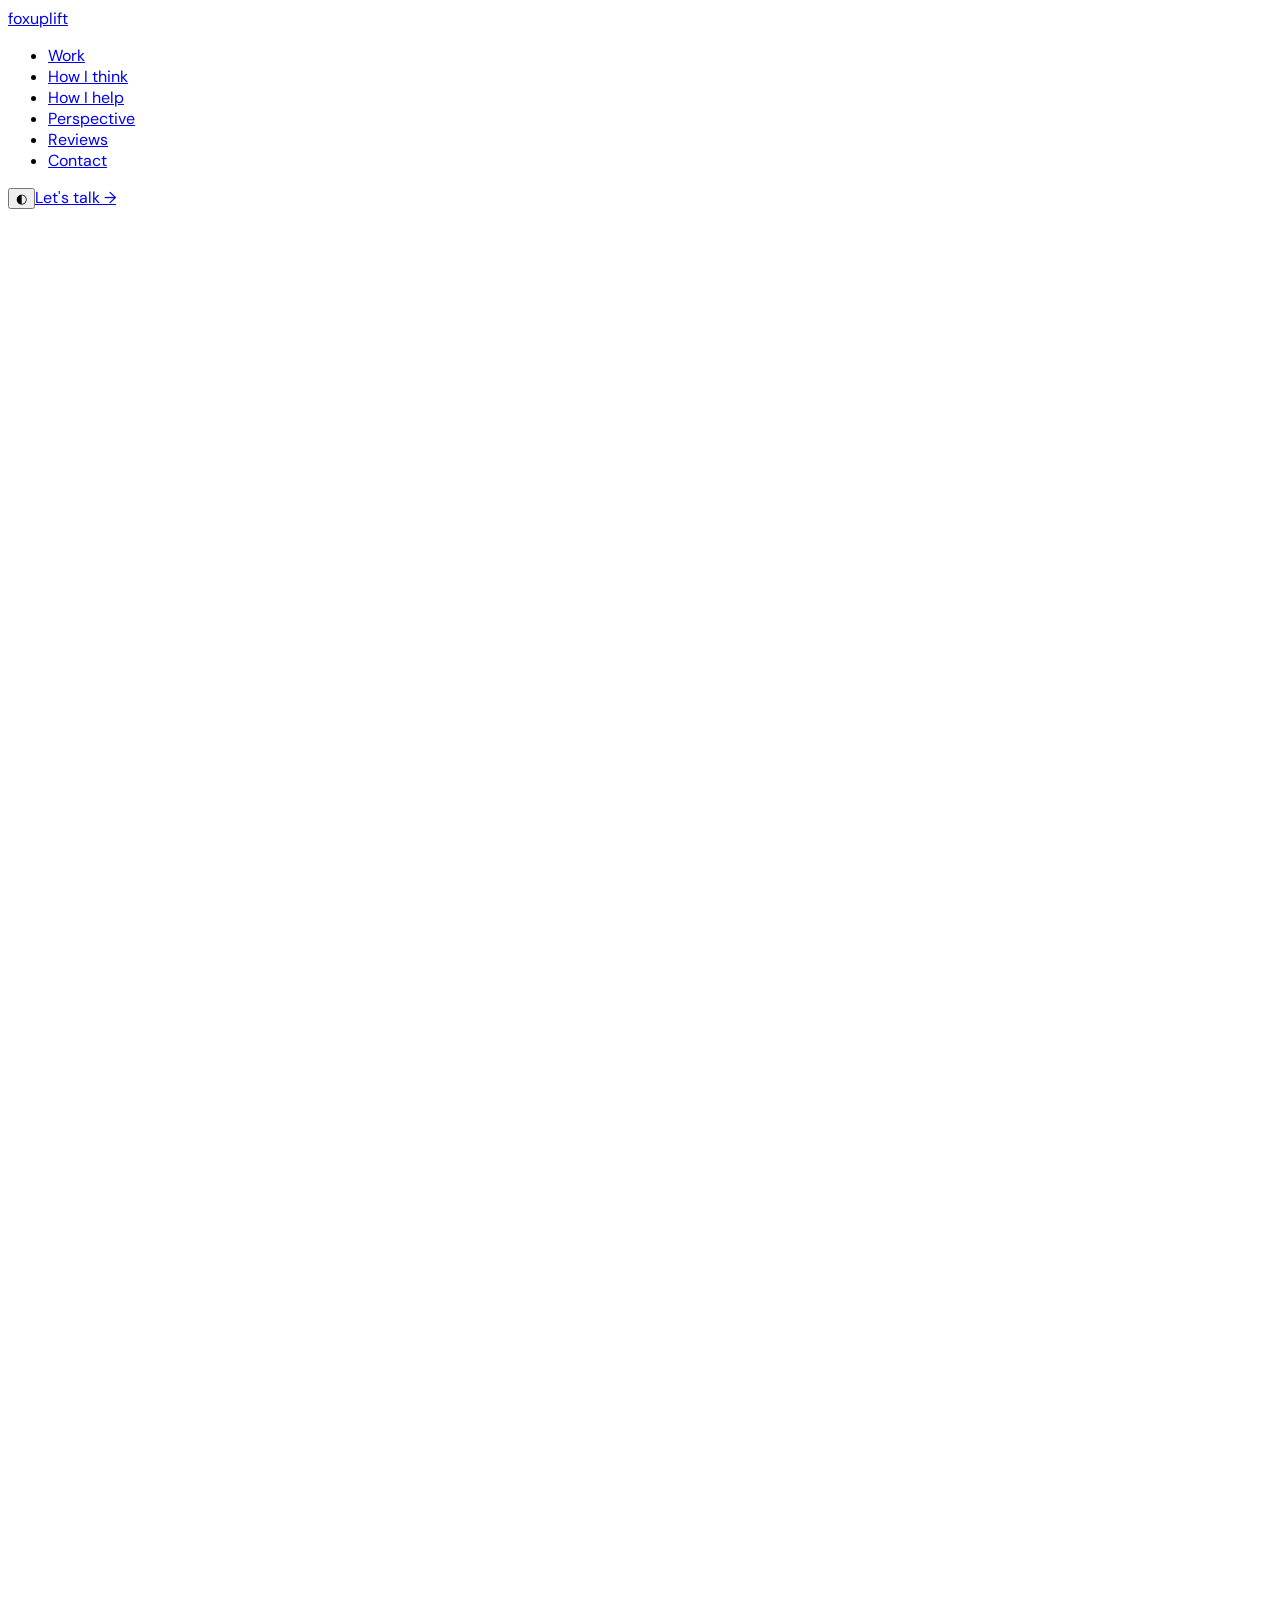
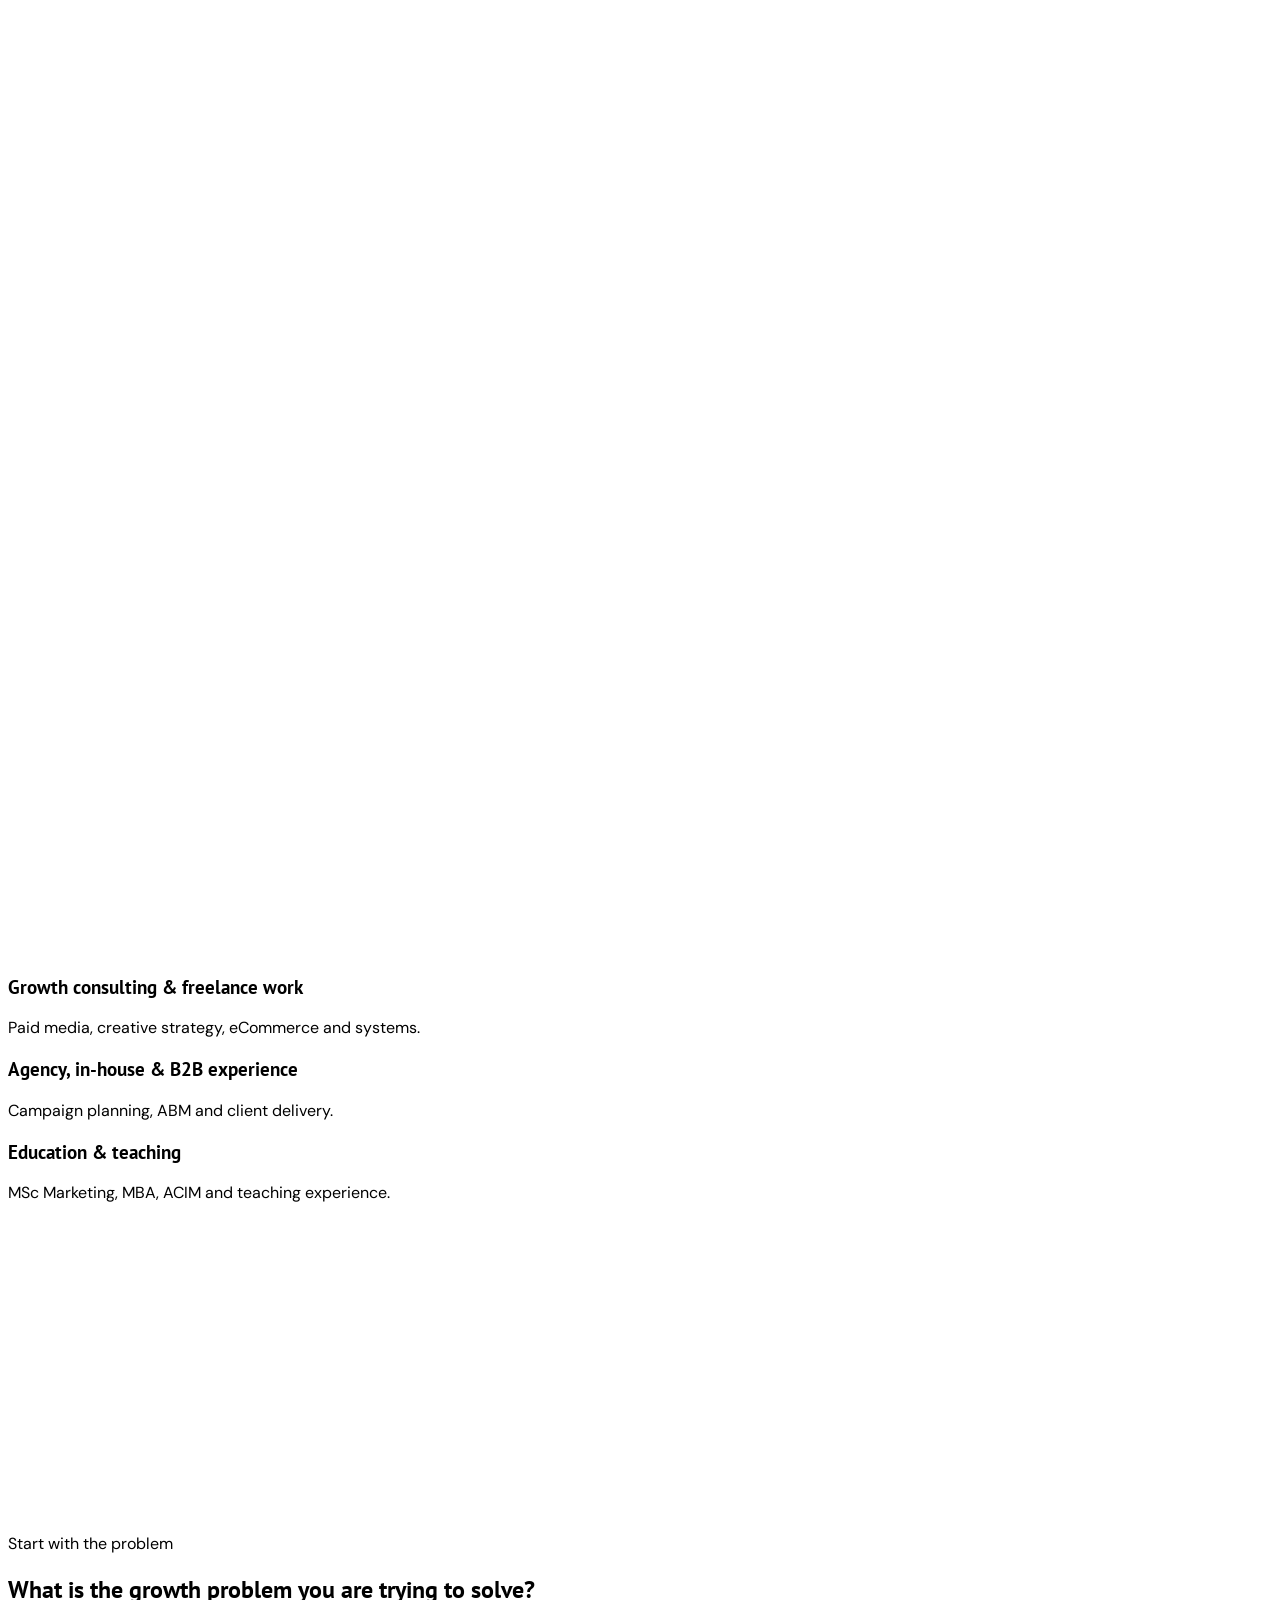
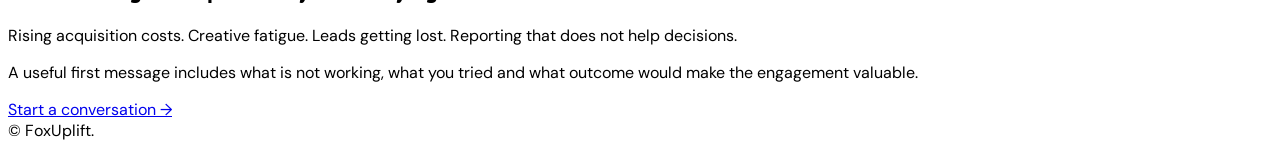
==== commit cfb9b508: "New version" ====
--- a/index.html
+++ b/index.html
@@ -1,465 +1 @@
-<!DOCTYPE html>
-<html lang="en">
-<head>
-  <meta charset="UTF-8">
-  <meta name="viewport" content="width=device-width, initial-scale=1.0">
-
-  <title>FoxUplift — Growth, Performance Marketing & Marketing Systems</title>
-  <meta name="description" content="FoxUplift is a founder-led marketing practice helping businesses improve paid acquisition, creative strategy and marketing operations.">
-  <meta name="theme-color" content="#11100e">
-
-  <meta property="og:title" content="FoxUplift — Growth, Performance Marketing & Marketing Systems">
-  <meta property="og:description" content="Founder-led growth support across paid media, creative strategy and marketing operations.">
-  <meta property="og:type" content="website">
-  <meta property="og:url" content="https://foxuplift.github.io">
-
-  <link rel="stylesheet" href="assets/css/style.css">
-  <script src="assets/js/script.js" defer></script>
-</head>
-<body>
-  <a class="skip-link" href="#main-content">Skip to content</a>
-
-  <header class="site-header" data-header>
-    <div class="container nav-wrap">
-      <a class="brand" href="#top" aria-label="FoxUplift home">
-        <span class="brand-mark">F</span>
-        <span>FoxUplift</span>
-      </a>
-
-      <button class="menu-toggle" type="button" aria-label="Open navigation" aria-expanded="false" data-menu-toggle>
-        <span></span><span></span>
-      </button>
-
-      <nav class="site-nav" aria-label="Primary navigation" data-nav>
-        <a href="#work">Work</a>
-        <a href="#thinking">How I Think</a>
-        <a href="#help">How I Help</a>
-        <a href="#story">Perspective</a>
-        <a href="#contact">Contact</a>
-      </nav>
-
-      <a class="button button-small button-ghost nav-cta" href="assets/documents/raj-kumar-resume.pdf" target="_blank" rel="noopener">
-        Resume
-      </a>
-    </div>
-  </header>
-
-  <main id="main-content">
-    <section class="hero section" id="top">
-      <div class="hero-glow hero-glow-one"></div>
-      <div class="hero-glow hero-glow-two"></div>
-
-      <div class="container hero-grid">
-        <div class="hero-copy reveal">
-          <p class="eyebrow">Founder-led growth and marketing practice</p>
-          <h1>I build marketing systems that make growth easier to understand and scale.</h1>
-          <p class="hero-text">
-            Through paid media, creative strategy and operational clarity, I help businesses turn disconnected marketing into a sharper growth engine.
-          </p>
-
-          <div class="hero-actions">
-            <a class="button button-primary" href="#work">Explore selected work</a>
-            <a class="button button-secondary" href="#contact">Start a conversation</a>
-          </div>
-
-          <div class="hero-note">
-            <span class="status-dot"></span>
-            Open to consulting, project-based and embedded growth engagements.
-          </div>
-        </div>
-
-        <div class="hero-visual reveal" aria-label="Illustrative marketing dashboard">
-          <div class="dashboard-card floating-panel">
-            <div class="dashboard-topline">
-              <span>Growth operating view</span>
-              <span class="live-pill">Live</span>
-            </div>
-
-            <div class="metric-grid">
-              <article>
-                <span>Acquisition</span>
-                <strong>Sharper</strong>
-                <small>Better targeting and campaign decisions</small>
-              </article>
-              <article>
-                <span>Creative</span>
-                <strong>Structured</strong>
-                <small>Clearer angles, testing and learning</small>
-              </article>
-              <article>
-                <span>Operations</span>
-                <strong>Smoother</strong>
-                <small>Less manual work and better visibility</small>
-              </article>
-              <article>
-                <span>Reporting</span>
-                <strong>Useful</strong>
-                <small>Decision-ready instead of data-heavy</small>
-              </article>
-            </div>
-
-            <div class="signal-row">
-              <span>Paid media</span>
-              <span>Creative strategy</span>
-              <span>CRM</span>
-              <span>Automation</span>
-            </div>
-          </div>
-
-          <div class="mini-card mini-card-one">Customer insight</div>
-          <div class="mini-card mini-card-two">Marketing systems</div>
-          <div class="mini-card mini-card-three">Measured growth</div>
-        </div>
-      </div>
-    </section>
-
-    <section class="trust-strip" aria-label="Areas of experience">
-      <div class="container trust-grid">
-        <span>eCommerce</span>
-        <span>Education</span>
-        <span>B2B Services</span>
-        <span>Health & Wellness</span>
-        <span>Consumer Brands</span>
-        <span>Marketing Operations</span>
-      </div>
-    </section>
-
-    <section class="section" id="work">
-      <div class="container">
-        <div class="section-heading reveal">
-          <div>
-            <p class="eyebrow">Selected work</p>
-            <h2>Problems solved, not just campaigns launched.</h2>
-          </div>
-          <p>
-            Each project connects the business challenge, my diagnosis, the work completed and the commercial outcome.
-          </p>
-        </div>
-
-        <div class="work-grid">
-          <article class="work-card reveal">
-            <a class="work-image placeholder-art art-fashion" href="case-studies/numi.html" aria-label="View Numi case study">
-              <span>NUMI</span>
-            </a>
-            <div class="work-content">
-              <div class="work-meta">
-                <span>Women’s fashion</span>
-                <span>Paid media + creative strategy</span>
-              </div>
-              <h3>Building a more disciplined acquisition and creative testing system.</h3>
-              <p>Placeholder copy for the business challenge, your role and the strongest verified outcome.</p>
-              <div class="work-outcomes">
-                <span>Outcome metric</span>
-                <span>Outcome metric</span>
-              </div>
-              <a class="text-link" href="case-studies/numi.html">Explore the project <span>↗</span></a>
-            </div>
-          </article>
-
-          <article class="work-card reveal">
-            <div class="work-image placeholder-art art-jewellery"><span>JWL</span></div>
-            <div class="work-content">
-              <div class="work-meta">
-                <span>Jewellery</span>
-                <span>Growth + paid social</span>
-              </div>
-              <h3>Finding stronger creative angles to move beyond a performance plateau.</h3>
-              <p>Placeholder copy for the challenge, your strategic contribution and the result.</p>
-              <div class="work-outcomes">
-                <span>Outcome metric</span>
-                <span>Outcome metric</span>
-              </div>
-              <span class="text-link muted-link">Case study coming next</span>
-            </div>
-          </article>
-
-          <article class="work-card reveal">
-            <div class="work-image placeholder-art art-health"><span>VM</span></div>
-            <div class="work-content">
-              <div class="work-meta">
-                <span>Health & wellness</span>
-                <span>Creative strategy</span>
-              </div>
-              <h3>Turning a niche product into clearer, customer-led advertising stories.</h3>
-              <p>Placeholder copy for the research, messaging strategy and campaign learning.</p>
-              <div class="work-outcomes">
-                <span>Outcome metric</span>
-                <span>Outcome metric</span>
-              </div>
-              <span class="text-link muted-link">Case study coming next</span>
-            </div>
-          </article>
-
-          <article class="work-card reveal">
-            <div class="work-image placeholder-art art-ops"><span>OPS</span></div>
-            <div class="work-content">
-              <div class="work-meta">
-                <span>Marketing operations</span>
-                <span>Automation + CRM</span>
-              </div>
-              <h3>Designing lead, follow-up and reporting systems that reduce operational friction.</h3>
-              <p>Placeholder copy for your Google Sheets, CRM and workflow automation projects.</p>
-              <div class="work-outcomes">
-                <span>Process improvement</span>
-                <span>Automation impact</span>
-              </div>
-              <span class="text-link muted-link">Case study coming next</span>
-            </div>
-          </article>
-        </div>
-      </div>
-    </section>
-
-    <section class="section section-soft" id="thinking">
-      <div class="container">
-        <div class="section-heading compact reveal">
-          <div>
-            <p class="eyebrow">How I think</p>
-            <h2>Good growth work starts with better questions.</h2>
-          </div>
-        </div>
-
-        <div class="principles-grid">
-          <article class="principle-card reveal">
-            <span>01</span>
-            <h3>Data before opinions.</h3>
-            <p>Start with what the customer, funnel and commercial numbers are actually saying.</p>
-          </article>
-          <article class="principle-card reveal">
-            <span>02</span>
-            <h3>Creative follows insight.</h3>
-            <p>Strong advertising ideas usually come from customer tension, not brainstorming in isolation.</p>
-          </article>
-          <article class="principle-card reveal">
-            <span>03</span>
-            <h3>Systems beat shortcuts.</h3>
-            <p>Repeatable growth needs clear processes for testing, learning, reporting and follow-up.</p>
-          </article>
-          <article class="principle-card reveal">
-            <span>04</span>
-            <h3>Test with intent.</h3>
-            <p>Every experiment should answer a useful question and influence the next decision.</p>
-          </article>
-          <article class="principle-card reveal">
-            <span>05</span>
-            <h3>Clarity compounds.</h3>
-            <p>When teams understand what is working and why, execution becomes faster and more confident.</p>
-          </article>
-        </div>
-      </div>
-    </section>
-
-    <section class="section" id="help">
-      <div class="container">
-        <div class="section-heading reveal">
-          <div>
-            <p class="eyebrow">How I help</p>
-            <h2>Support across the parts of marketing that need to work together.</h2>
-          </div>
-          <p>
-            Not a menu of isolated services. A practical mix of strategy, execution and systems based on the real bottleneck.
-          </p>
-        </div>
-
-        <div class="capability-grid">
-          <article class="capability-card reveal">
-            <div class="capability-icon">01</div>
-            <h3>Growth & acquisition</h3>
-            <p>Channel strategy, campaign structure, budget decisions, optimisation and scaling.</p>
-            <ul>
-              <li>Meta Ads</li>
-              <li>Google Ads</li>
-              <li>TikTok Ads</li>
-              <li>LinkedIn Ads</li>
-            </ul>
-          </article>
-
-          <article class="capability-card reveal">
-            <div class="capability-icon">02</div>
-            <h3>Creative strategy</h3>
-            <p>Research, message development, testing roadmaps and clearer creative decision-making.</p>
-            <ul>
-              <li>Ad angles</li>
-              <li>UGC concepts</li>
-              <li>Creative briefs</li>
-              <li>Performance analysis</li>
-            </ul>
-          </article>
-
-          <article class="capability-card reveal">
-            <div class="capability-icon">03</div>
-            <h3>Analytics & conversion</h3>
-            <p>Tracking diagnosis, funnel analysis, reporting and conversion improvement.</p>
-            <ul>
-              <li>GA4</li>
-              <li>GTM</li>
-              <li>Looker Studio</li>
-              <li>Pixel & CAPI</li>
-            </ul>
-          </article>
-
-          <article class="capability-card reveal">
-            <div class="capability-icon">04</div>
-            <h3>Marketing operations</h3>
-            <p>CRM workflows, lead systems, dashboards and smoother handoffs across teams.</p>
-            <ul>
-              <li>Zoho CRM</li>
-              <li>HubSpot</li>
-              <li>Google Sheets</li>
-              <li>Process design</li>
-            </ul>
-          </article>
-
-          <article class="capability-card reveal">
-            <div class="capability-icon">05</div>
-            <h3>Automation & AI</h3>
-            <p>Reducing manual work and improving consistency through practical automation.</p>
-            <ul>
-              <li>Apps Script</li>
-              <li>Workflow automation</li>
-              <li>AI-assisted research</li>
-              <li>Operational tooling</li>
-            </ul>
-          </article>
-
-          <article class="capability-card reveal">
-            <div class="capability-icon">06</div>
-            <h3>eCommerce & lifecycle</h3>
-            <p>Improving the customer journey from first click through conversion and retention.</p>
-            <ul>
-              <li>Shopify</li>
-              <li>Klaviyo</li>
-              <li>Landing pages</li>
-              <li>Retention journeys</li>
-            </ul>
-          </article>
-        </div>
-      </div>
-    </section>
-
-    <section class="section story-section" id="story">
-      <div class="container story-layout">
-        <div class="story-lead reveal">
-          <p class="eyebrow">Perspective</p>
-          <h2>Most businesses do not have a marketing problem. They have a clarity problem.</h2>
-          <p>
-            Across agency, in-house, consulting, teaching and operational work, I kept seeing the same pattern: stronger campaigns alone were not enough. Teams also needed clearer thinking, better systems and more useful reporting.
-          </p>
-          <p>
-            That perspective shaped FoxUplift—a founder-led practice built around direct involvement, thoughtful problem-solving and work that connects performance with the operational reality behind it.
-          </p>
-        </div>
-
-        <div class="timeline reveal">
-          <article>
-            <span class="timeline-year">Now</span>
-            <div>
-              <h3>Founder, FoxUplift</h3>
-              <p>Independent growth, creative strategy and marketing operations work across client engagements.</p>
-            </div>
-          </article>
-          <article>
-            <span class="timeline-year">Recent</span>
-            <div>
-              <h3>Consulting & freelance growth work</h3>
-              <p>Paid media, creative strategy, eCommerce growth and marketing systems across multiple industries.</p>
-            </div>
-          </article>
-          <article>
-            <span class="timeline-year">Earlier</span>
-            <div>
-              <h3>Agency, in-house and B2B marketing</h3>
-              <p>Experience across performance marketing, account-based marketing, campaign planning and client delivery.</p>
-            </div>
-          </article>
-          <article>
-            <span class="timeline-year">Foundation</span>
-            <div>
-              <h3>Marketing education & teaching</h3>
-              <p>MSc Marketing, MBA, ACIM and teaching experience that strengthened the ability to explain complex work clearly.</p>
-            </div>
-          </article>
-        </div>
-      </div>
-    </section>
-
-    <section class="section section-soft" id="testimonials">
-      <div class="container">
-        <div class="section-heading compact reveal">
-          <div>
-            <p class="eyebrow">What collaborators say</p>
-            <h2>Trust is built through the work.</h2>
-          </div>
-        </div>
-
-        <div class="testimonial-grid">
-          <blockquote class="testimonial-card reveal">
-            <p>“Replace this with a specific testimonial about Raj’s strategic thinking, reliability or impact.”</p>
-            <footer>
-              <strong>Client name</strong>
-              <span>Role, Company</span>
-            </footer>
-          </blockquote>
-          <blockquote class="testimonial-card reveal">
-            <p>“Replace this with a testimonial that explains what changed because of the engagement.”</p>
-            <footer>
-              <strong>Client name</strong>
-              <span>Role, Company</span>
-            </footer>
-          </blockquote>
-          <blockquote class="testimonial-card reveal">
-            <p>“Replace this with a testimonial about communication, ownership or problem-solving.”</p>
-            <footer>
-              <strong>Collaborator name</strong>
-              <span>Role, Company</span>
-            </footer>
-          </blockquote>
-        </div>
-      </div>
-    </section>
-
-    <section class="section contact-section" id="contact">
-      <div class="container contact-card reveal">
-        <p class="eyebrow">Start with the problem</p>
-        <h2>What is the growth problem you are trying to solve?</h2>
-        <p>
-          Paid ads are becoming more expensive. Leads are not converting. Marketing feels disconnected. Reporting is unclear. The system behind growth is creating friction.
-        </p>
-
-        <div class="problem-chips" aria-label="Example growth problems">
-          <span>Acquisition costs are rising</span>
-          <span>Creative performance has plateaued</span>
-          <span>Leads are getting lost</span>
-          <span>Reporting is not decision-ready</span>
-        </div>
-
-        <div class="contact-actions">
-          <a class="button button-primary" href="mailto:your-email@example.com">Email Raj</a>
-          <a class="button button-secondary" href="https://www.linkedin.com/" target="_blank" rel="noopener noreferrer">LinkedIn</a>
-        </div>
-
-        <small>Replace the placeholder email and LinkedIn URL before publishing.</small>
-      </div>
-    </section>
-  </main>
-
-  <footer class="site-footer">
-    <div class="container footer-wrap">
-      <div>
-        <a class="brand" href="#top">
-          <span class="brand-mark">F</span>
-          <span>FoxUplift</span>
-        </a>
-        <p>Founder-led growth, performance marketing and marketing systems.</p>
-      </div>
-      <div class="footer-links">
-        <a href="#work">Work</a>
-        <a href="#help">How I Help</a>
-        <a href="#story">Perspective</a>
-        <a href="#contact">Contact</a>
-      </div>
-      <p>© <span data-year></span> FoxUplift.</p>
-    </div>
-  </footer>
-</body>
-</html>
+<!DOCTYPE html><html lang="en" x-data="app()" :class="{'dark':dark}" class="scroll-smooth"><head><meta charset="UTF-8"><meta name="viewport" content="width=device-width,initial-scale=1"><title>FoxUplift — Growth Partner</title><meta name="description" content="Growth partner for paid media, creative strategy and smoother marketing operations."><script src="https://cdn.tailwindcss.com"></script><script defer src="https://cdn.jsdelivr.net/npm/alpinejs@3.x.x/dist/cdn.min.js"></script><link rel="preconnect" href="https://fonts.googleapis.com"><link rel="preconnect" href="https://fonts.gstatic.com" crossorigin><link href="https://fonts.googleapis.com/css2?family=PT+Sans:wght@400;700&family=DM+Sans:wght@300;400;500&display=swap" rel="stylesheet"><script>tailwind.config={darkMode:'class',theme:{extend:{fontFamily:{display:['PT Sans'],body:['DM Sans']},colors:{accent:'#FF6B2B','accent-light':'#FF8F5C'}}}}</script><style>*{box-sizing:border-box}html,body{font-family:'DM Sans',sans-serif}h1,h2,h3{font-family:'PT Sans',sans-serif}.reveal{opacity:0;transform:translateY(24px);transition:.6s}.reveal.in{opacity:1;transform:none}.card{transition:.25s}.card:hover{transform:translateY(-4px)}[x-cloak]{display:none!important}</style></head><body class="bg-white dark:bg-zinc-950 text-zinc-900 dark:text-zinc-100 antialiased"><header class="fixed inset-x-0 top-0 z-50" :class="sc?'bg-white/90 dark:bg-zinc-950/90 backdrop-blur-md shadow-sm':''"><nav class="max-w-6xl mx-auto px-6 h-16 flex items-center justify-between"><a href="#hero" class="font-display font-bold text-xl"><span>fox</span><span class="text-accent">uplift</span></a><ul class="hidden md:flex gap-8 text-sm text-zinc-500 dark:text-zinc-400"><li><a href="#work">Work</a></li><li><a href="#thinking">How I think</a></li><li><a href="#help">How I help</a></li><li><a href="#perspective">Perspective</a></li><li><a href="#reviews">Reviews</a></li><li><a href="#contact">Contact</a></li></ul><div class="flex gap-3"><button @click="dark=!dark" class="w-9 h-9 rounded-full border border-zinc-200 dark:border-zinc-800">◐</button><a href="#contact" class="hidden md:inline-flex bg-accent text-white px-5 py-2 rounded-full text-sm">Let's talk →</a></div></nav></header><main><section id="hero" class="min-h-screen flex items-center pt-16 relative overflow-hidden"><div class="absolute top-1/4 right-0 w-96 h-96 bg-accent/10 rounded-full blur-3xl"></div><div class="max-w-6xl mx-auto px-6 py-24 w-full relative z-10"><div class="grid md:grid-cols-2 gap-12 items-center"><div><p class="reveal text-sm text-accent uppercase tracking-widest mb-4">Growth partner for ambitious businesses</p><h1 class="reveal font-display font-bold text-5xl md:text-7xl leading-tight mb-6">I turn marketing complexity into <span class="text-accent">clearer growth.</span></h1><p class="reveal text-lg text-zinc-500 dark:text-zinc-400 max-w-xl mb-10">I work across <strong class="text-zinc-700 dark:text-zinc-300">paid media, creative strategy and marketing operations</strong> to improve performance and build smoother systems behind it.</p><div class="reveal flex gap-4 flex-wrap"><a href="#work" class="bg-zinc-900 dark:bg-white text-white dark:text-zinc-900 px-7 py-3.5 rounded-full text-sm">View selected work ↓</a><a href="#contact" class="border border-zinc-300 dark:border-zinc-700 px-7 py-3.5 rounded-full text-sm">Start a conversation</a></div><div class="reveal flex gap-8 mt-14 pt-8 border-t border-zinc-100 dark:border-zinc-900"><div><p class="font-display font-bold text-3xl">5.5+</p><p class="text-xs text-zinc-500">Years in marketing</p></div><div><p class="font-display font-bold text-3xl">4</p><p class="text-xs text-zinc-500">International markets</p></div><div><p class="font-display font-bold text-3xl">3</p><p class="text-xs text-zinc-500">Growth disciplines</p></div></div></div><div class="reveal flex justify-center md:justify-end"><div class="relative w-72 h-72 md:w-96 md:h-96"><div class="w-full h-full rounded-3xl overflow-hidden bg-zinc-200 dark:bg-zinc-800"><img src="assets/images/raj-profile-placeholder.jpg" alt="Raj Kumar" class="w-full h-full object-cover"></div><div class="absolute -bottom-4 -left-4 bg-accent text-white font-bold text-sm px-4 py-2.5 rounded-2xl">Open to a new challenge</div></div></div></div></div></section><section id="work" class="py-24 bg-zinc-50 dark:bg-zinc-900/40"><div class="max-w-6xl mx-auto px-6"><p class="reveal text-xs text-accent uppercase tracking-widest mb-3">Selected work</p><h2 class="reveal font-display font-bold text-4xl md:text-5xl mb-14">Problems solved, not just campaigns launched.</h2><div class="grid md:grid-cols-2 gap-6"><article class="reveal card md:row-span-2 rounded-2xl overflow-hidden bg-white dark:bg-zinc-900 border dark:border-zinc-800"><div class="h-72 bg-zinc-200 dark:bg-zinc-800"><img src="assets/images/numi-cover-placeholder.jpg" class="w-full h-full object-cover" alt="NUMI"></div><div class="p-7"><div class="flex gap-2 flex-wrap mb-4"><span class="text-xs text-accent border border-orange-200 px-3 py-1 rounded-full">Women’s fashion</span><span class="text-xs bg-zinc-200 dark:bg-zinc-800 px-3 py-1 rounded-full">Paid media</span><span class="text-xs bg-zinc-200 dark:bg-zinc-800 px-3 py-1 rounded-full">Creative strategy</span></div><h3 class="font-display font-bold text-2xl mb-3">NUMI — Acquisition & Creative Strategy</h3><p class="text-sm text-zinc-500 mb-5">Replace this with the core challenge, diagnosis and work completed.</p><div class="flex gap-6 mb-5"><div><p class="text-2xl font-bold text-accent">—%</p><p class="text-xs text-zinc-500">Primary outcome</p></div><div><p class="text-2xl font-bold text-accent">—x</p><p class="text-xs text-zinc-500">Primary outcome</p></div></div><a href="case-studies/numi.html" class="text-sm font-medium">View case study →</a></div></article><article class="reveal card rounded-2xl overflow-hidden bg-white dark:bg-zinc-900 border dark:border-zinc-800"><div class="h-48 bg-zinc-200 dark:bg-zinc-800"></div><div class="p-6"><h3 class="font-display font-bold text-xl mb-2">Jewellery With Love</h3><p class="text-sm text-zinc-500">Growth strategy and paid social case study.</p></div></article><article class="reveal card rounded-2xl overflow-hidden bg-white dark:bg-zinc-900 border dark:border-zinc-800"><div class="h-48 bg-zinc-200 dark:bg-zinc-800"></div><div class="p-6"><h3 class="font-display font-bold text-xl mb-2">VocalMist</h3><p class="text-sm text-zinc-500">Customer-led creative strategy for a niche wellness product.</p></div></article><article class="reveal card rounded-2xl overflow-hidden bg-white dark:bg-zinc-900 border dark:border-zinc-800"><div class="h-48 bg-zinc-200 dark:bg-zinc-800"></div><div class="p-6"><h3 class="font-display font-bold text-xl mb-2">Marketing Operations Systems</h3><p class="text-sm text-zinc-500">CRM, automation and reporting systems that reduce friction.</p></div></article></div></div></section><section id="thinking" class="py-24"><div class="max-w-6xl mx-auto px-6"><p class="reveal text-xs text-accent uppercase tracking-widest mb-3">How I think</p><h2 class="reveal font-display font-bold text-4xl md:text-5xl mb-14">Good growth work starts with better questions.</h2><div class="grid md:grid-cols-3 gap-6"><article class="reveal card bg-zinc-50 dark:bg-zinc-900 p-8 rounded-2xl border dark:border-zinc-800"><p class="text-accent font-bold mb-8">01</p><h3 class="text-xl font-bold mb-3">Data before opinions.</h3><p class="text-sm text-zinc-500">Start with what the customer, funnel and commercial numbers say.</p></article><article class="reveal card bg-zinc-900 text-white p-8 rounded-2xl"><p class="text-accent font-bold mb-8">02</p><h3 class="text-xl font-bold mb-3">Creative follows insight.</h3><p class="text-sm text-zinc-400">Strong ideas come from customer tension and evidence.</p></article><article class="reveal card bg-zinc-50 dark:bg-zinc-900 p-8 rounded-2xl border dark:border-zinc-800"><p class="text-accent font-bold mb-8">03</p><h3 class="text-xl font-bold mb-3">Systems beat shortcuts.</h3><p class="text-sm text-zinc-500">Repeatable growth needs testing, reporting and follow-up systems.</p></article></div></div></section><section id="help" class="py-24 bg-zinc-50 dark:bg-zinc-900/40"><div class="max-w-6xl mx-auto px-6"><p class="reveal text-xs text-accent uppercase tracking-widest mb-3">How I help</p><h2 class="reveal font-display font-bold text-4xl md:text-5xl mb-14">The parts of marketing that need to work together.</h2><div class="grid md:grid-cols-3 gap-6"><article class="reveal card bg-white dark:bg-zinc-900 p-8 rounded-2xl border dark:border-zinc-800"><h3 class="text-xl font-bold mb-3">Growth & acquisition</h3><p class="text-sm text-zinc-500">Channel strategy, campaign structure, optimisation and scaling.</p></article><article class="reveal card bg-zinc-900 text-white p-8 rounded-2xl"><h3 class="text-xl font-bold mb-3">Creative strategy</h3><p class="text-sm text-zinc-400">Research, ad angles, briefs and testing roadmaps.</p></article><article class="reveal card bg-white dark:bg-zinc-900 p-8 rounded-2xl border dark:border-zinc-800"><h3 class="text-xl font-bold mb-3">Analytics & conversion</h3><p class="text-sm text-zinc-500">Tracking, funnel analysis and decision-ready reporting.</p></article><article class="reveal card bg-white dark:bg-zinc-900 p-8 rounded-2xl border dark:border-zinc-800"><h3 class="text-xl font-bold mb-3">Marketing operations</h3><p class="text-sm text-zinc-500">CRM workflows, lead systems and smoother team handoffs.</p></article><article class="reveal card bg-zinc-900 text-white p-8 rounded-2xl"><h3 class="text-xl font-bold mb-3">Automation & AI</h3><p class="text-sm text-zinc-400">Practical systems that reduce manual work.</p></article><article class="reveal card bg-white dark:bg-zinc-900 p-8 rounded-2xl border dark:border-zinc-800"><h3 class="text-xl font-bold mb-3">eCommerce & lifecycle</h3><p class="text-sm text-zinc-500">Customer journeys from first click through retention.</p></article></div></div></section><section id="perspective" class="py-24"><div class="max-w-6xl mx-auto px-6 grid md:grid-cols-2 gap-16 items-center"><div class="reveal aspect-square rounded-3xl overflow-hidden bg-zinc-200 dark:bg-zinc-800"><img src="assets/images/raj-working-placeholder.jpg" class="w-full h-full object-cover" alt="Raj working"></div><div><p class="reveal text-xs text-accent uppercase tracking-widest mb-3">Perspective</p><h2 class="reveal font-display font-bold text-4xl md:text-5xl leading-tight mb-6">Most businesses do not have a marketing problem. They have a clarity problem.</h2><p class="reveal text-zinc-500 dark:text-zinc-400 mb-4">Across agency, in-house, consulting, teaching and operational work, I kept seeing the same pattern: stronger campaigns alone were not enough.</p><p class="reveal text-zinc-500 dark:text-zinc-400 mb-8">Teams also needed clearer thinking, better systems and more useful reporting. That is why I work as a growth partner.</p><div class="space-y-5"><div class="border-l-2 border-accent pl-5"><h3 class="font-bold">Growth consulting & freelance work</h3><p class="text-sm text-zinc-500">Paid media, creative strategy, eCommerce and systems.</p></div><div class="border-l-2 border-zinc-200 pl-5"><h3 class="font-bold">Agency, in-house & B2B experience</h3><p class="text-sm text-zinc-500">Campaign planning, ABM and client delivery.</p></div><div class="border-l-2 border-zinc-200 pl-5"><h3 class="font-bold">Education & teaching</h3><p class="text-sm text-zinc-500">MSc Marketing, MBA, ACIM and teaching experience.</p></div></div></div></div></section><section id="reviews" class="py-24 bg-zinc-50 dark:bg-zinc-900/40"><div class="max-w-6xl mx-auto px-6"><p class="reveal text-xs text-accent uppercase tracking-widest mb-3">Social proof</p><h2 class="reveal font-display font-bold text-4xl md:text-5xl mb-14">What collaborators say</h2><div class="grid md:grid-cols-3 gap-6"><blockquote class="reveal bg-white dark:bg-zinc-900 p-7 rounded-2xl border dark:border-zinc-800"><p class="text-sm text-zinc-500 italic mb-6">“Replace with a specific testimonial about strategic thinking and impact.”</p><strong>Client name</strong></blockquote><blockquote class="reveal bg-zinc-900 text-white p-7 rounded-2xl"><p class="text-sm text-zinc-400 italic mb-6">“Replace with what changed because of the engagement.”</p><strong>Client name</strong></blockquote><blockquote class="reveal bg-white dark:bg-zinc-900 p-7 rounded-2xl border dark:border-zinc-800"><p class="text-sm text-zinc-500 italic mb-6">“Replace with communication, ownership or problem-solving feedback.”</p><strong>Collaborator</strong></blockquote></div></div></section><section id="contact" class="py-24"><div class="max-w-6xl mx-auto px-6"><div class="bg-zinc-900 rounded-3xl p-10 md:p-16 grid md:grid-cols-2 gap-12"><div><p class="text-xs text-accent uppercase tracking-widest mb-3">Start with the problem</p><h2 class="font-display font-bold text-4xl md:text-5xl text-white mb-5">What is the growth problem you are trying to solve?</h2><p class="text-zinc-400">Rising acquisition costs. Creative fatigue. Leads getting lost. Reporting that does not help decisions.</p></div><div class="bg-zinc-800 rounded-2xl p-7"><p class="text-sm text-zinc-300 mb-6">A useful first message includes what is not working, what you tried and what outcome would make the engagement valuable.</p><a href="mailto:your-email@example.com" class="block text-center bg-accent text-white py-3.5 rounded-xl font-bold">Start a conversation →</a></div></div></div></section></main><footer class="border-t border-zinc-100 dark:border-zinc-900 py-8"><div class="max-w-6xl mx-auto px-6 text-sm text-zinc-400">© <span id="yr"></span> FoxUplift.</div></footer><script>function app(){return{dark:false,sc:false,init(){this.dark=localStorage.getItem('theme')==='dark';this.$watch('dark',v=>localStorage.setItem('theme',v?'dark':'light'));window.addEventListener('scroll',()=>this.sc=scrollY>20,{passive:true});const io=new IntersectionObserver(es=>es.forEach(e=>{if(e.isIntersecting)e.target.classList.add('in')}),{threshold:.1});document.querySelectorAll('.reveal').forEach(el=>io.observe(el));document.getElementById('yr').textContent=new Date().getFullYear()}}}</script></body></html>
